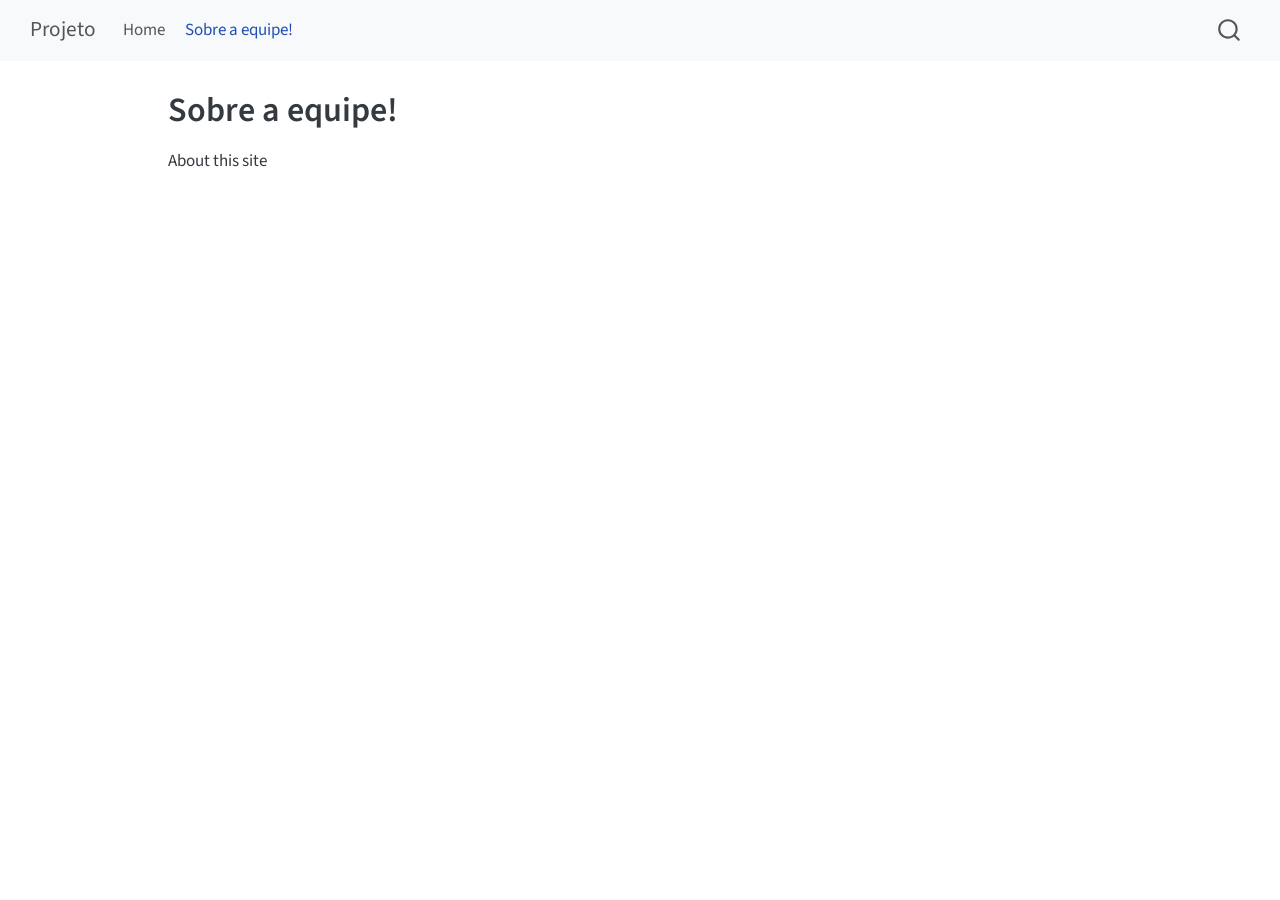
==== about.html @ f441db9b "Primeira versão do Projeto" ====
<!DOCTYPE html>
<html xmlns="http://www.w3.org/1999/xhtml" lang="en" xml:lang="en"><head>

<meta charset="utf-8">
<meta name="generator" content="quarto-1.6.42">

<meta name="viewport" content="width=device-width, initial-scale=1.0, user-scalable=yes">


<title>Sobre a equipe! – Projeto</title>
<style>
code{white-space: pre-wrap;}
span.smallcaps{font-variant: small-caps;}
div.columns{display: flex; gap: min(4vw, 1.5em);}
div.column{flex: auto; overflow-x: auto;}
div.hanging-indent{margin-left: 1.5em; text-indent: -1.5em;}
ul.task-list{list-style: none;}
ul.task-list li input[type="checkbox"] {
  width: 0.8em;
  margin: 0 0.8em 0.2em -1em; /* quarto-specific, see https://github.com/quarto-dev/quarto-cli/issues/4556 */ 
  vertical-align: middle;
}
</style>


<script src="site_libs/quarto-nav/quarto-nav.js"></script>
<script src="site_libs/quarto-nav/headroom.min.js"></script>
<script src="site_libs/clipboard/clipboard.min.js"></script>
<script src="site_libs/quarto-search/autocomplete.umd.js"></script>
<script src="site_libs/quarto-search/fuse.min.js"></script>
<script src="site_libs/quarto-search/quarto-search.js"></script>
<meta name="quarto:offset" content="./">
<script src="site_libs/quarto-html/quarto.js"></script>
<script src="site_libs/quarto-html/popper.min.js"></script>
<script src="site_libs/quarto-html/tippy.umd.min.js"></script>
<script src="site_libs/quarto-html/anchor.min.js"></script>
<link href="site_libs/quarto-html/tippy.css" rel="stylesheet">
<link href="site_libs/quarto-html/quarto-syntax-highlighting-2f5df379a58b258e96c21c0638c20c03.css" rel="stylesheet" id="quarto-text-highlighting-styles">
<script src="site_libs/bootstrap/bootstrap.min.js"></script>
<link href="site_libs/bootstrap/bootstrap-icons.css" rel="stylesheet">
<link href="site_libs/bootstrap/bootstrap-ddd961a2510921635943dfbbd19534c4.min.css" rel="stylesheet" append-hash="true" id="quarto-bootstrap" data-mode="light">
<script id="quarto-search-options" type="application/json">{
  "location": "navbar",
  "copy-button": false,
  "collapse-after": 3,
  "panel-placement": "end",
  "type": "overlay",
  "limit": 50,
  "keyboard-shortcut": [
    "f",
    "/",
    "s"
  ],
  "show-item-context": false,
  "language": {
    "search-no-results-text": "No results",
    "search-matching-documents-text": "matching documents",
    "search-copy-link-title": "Copy link to search",
    "search-hide-matches-text": "Hide additional matches",
    "search-more-match-text": "more match in this document",
    "search-more-matches-text": "more matches in this document",
    "search-clear-button-title": "Clear",
    "search-text-placeholder": "",
    "search-detached-cancel-button-title": "Cancel",
    "search-submit-button-title": "Submit",
    "search-label": "Search"
  }
}</script>


<link rel="stylesheet" href="styles.css">
</head>

<body class="nav-fixed">

<div id="quarto-search-results"></div>
  <header id="quarto-header" class="headroom fixed-top">
    <nav class="navbar navbar-expand-lg " data-bs-theme="dark">
      <div class="navbar-container container-fluid">
      <div class="navbar-brand-container mx-auto">
    <a class="navbar-brand" href="./index.html">
    <span class="navbar-title">Projeto</span>
    </a>
  </div>
            <div id="quarto-search" class="" title="Search"></div>
          <button class="navbar-toggler" type="button" data-bs-toggle="collapse" data-bs-target="#navbarCollapse" aria-controls="navbarCollapse" role="menu" aria-expanded="false" aria-label="Toggle navigation" onclick="if (window.quartoToggleHeadroom) { window.quartoToggleHeadroom(); }">
  <span class="navbar-toggler-icon"></span>
</button>
          <div class="collapse navbar-collapse" id="navbarCollapse">
            <ul class="navbar-nav navbar-nav-scroll me-auto">
  <li class="nav-item">
    <a class="nav-link" href="./index.html"> 
<span class="menu-text">Home</span></a>
  </li>  
  <li class="nav-item">
    <a class="nav-link active" href="./about.html" aria-current="page"> 
<span class="menu-text">Sobre a equipe!</span></a>
  </li>  
</ul>
          </div> <!-- /navcollapse -->
            <div class="quarto-navbar-tools">
</div>
      </div> <!-- /container-fluid -->
    </nav>
</header>
<!-- content -->
<div id="quarto-content" class="quarto-container page-columns page-rows-contents page-layout-article page-navbar">
<!-- sidebar -->
<!-- margin-sidebar -->
    <div id="quarto-margin-sidebar" class="sidebar margin-sidebar zindex-bottom">
        
    </div>
<!-- main -->
<main class="content" id="quarto-document-content">

<header id="title-block-header" class="quarto-title-block default">
<div class="quarto-title">
<h1 class="title">Sobre a equipe!</h1>
</div>



<div class="quarto-title-meta">

    
  
    
  </div>
  


</header>


<p>About this site</p>



</main> <!-- /main -->
<script id="quarto-html-after-body" type="application/javascript">
window.document.addEventListener("DOMContentLoaded", function (event) {
  const toggleBodyColorMode = (bsSheetEl) => {
    const mode = bsSheetEl.getAttribute("data-mode");
    const bodyEl = window.document.querySelector("body");
    if (mode === "dark") {
      bodyEl.classList.add("quarto-dark");
      bodyEl.classList.remove("quarto-light");
    } else {
      bodyEl.classList.add("quarto-light");
      bodyEl.classList.remove("quarto-dark");
    }
  }
  const toggleBodyColorPrimary = () => {
    const bsSheetEl = window.document.querySelector("link#quarto-bootstrap");
    if (bsSheetEl) {
      toggleBodyColorMode(bsSheetEl);
    }
  }
  toggleBodyColorPrimary();  
  const icon = "";
  const anchorJS = new window.AnchorJS();
  anchorJS.options = {
    placement: 'right',
    icon: icon
  };
  anchorJS.add('.anchored');
  const isCodeAnnotation = (el) => {
    for (const clz of el.classList) {
      if (clz.startsWith('code-annotation-')) {                     
        return true;
      }
    }
    return false;
  }
  const onCopySuccess = function(e) {
    // button target
    const button = e.trigger;
    // don't keep focus
    button.blur();
    // flash "checked"
    button.classList.add('code-copy-button-checked');
    var currentTitle = button.getAttribute("title");
    button.setAttribute("title", "Copied!");
    let tooltip;
    if (window.bootstrap) {
      button.setAttribute("data-bs-toggle", "tooltip");
      button.setAttribute("data-bs-placement", "left");
      button.setAttribute("data-bs-title", "Copied!");
      tooltip = new bootstrap.Tooltip(button, 
        { trigger: "manual", 
          customClass: "code-copy-button-tooltip",
          offset: [0, -8]});
      tooltip.show();    
    }
    setTimeout(function() {
      if (tooltip) {
        tooltip.hide();
        button.removeAttribute("data-bs-title");
        button.removeAttribute("data-bs-toggle");
        button.removeAttribute("data-bs-placement");
      }
      button.setAttribute("title", currentTitle);
      button.classList.remove('code-copy-button-checked');
    }, 1000);
    // clear code selection
    e.clearSelection();
  }
  const getTextToCopy = function(trigger) {
      const codeEl = trigger.previousElementSibling.cloneNode(true);
      for (const childEl of codeEl.children) {
        if (isCodeAnnotation(childEl)) {
          childEl.remove();
        }
      }
      return codeEl.innerText;
  }
  const clipboard = new window.ClipboardJS('.code-copy-button:not([data-in-quarto-modal])', {
    text: getTextToCopy
  });
  clipboard.on('success', onCopySuccess);
  if (window.document.getElementById('quarto-embedded-source-code-modal')) {
    const clipboardModal = new window.ClipboardJS('.code-copy-button[data-in-quarto-modal]', {
      text: getTextToCopy,
      container: window.document.getElementById('quarto-embedded-source-code-modal')
    });
    clipboardModal.on('success', onCopySuccess);
  }
    var localhostRegex = new RegExp(/^(?:http|https):\/\/localhost\:?[0-9]*\//);
    var mailtoRegex = new RegExp(/^mailto:/);
      var filterRegex = new RegExp('/' + window.location.host + '/');
    var isInternal = (href) => {
        return filterRegex.test(href) || localhostRegex.test(href) || mailtoRegex.test(href);
    }
    // Inspect non-navigation links and adorn them if external
 	var links = window.document.querySelectorAll('a[href]:not(.nav-link):not(.navbar-brand):not(.toc-action):not(.sidebar-link):not(.sidebar-item-toggle):not(.pagination-link):not(.no-external):not([aria-hidden]):not(.dropdown-item):not(.quarto-navigation-tool):not(.about-link)');
    for (var i=0; i<links.length; i++) {
      const link = links[i];
      if (!isInternal(link.href)) {
        // undo the damage that might have been done by quarto-nav.js in the case of
        // links that we want to consider external
        if (link.dataset.originalHref !== undefined) {
          link.href = link.dataset.originalHref;
        }
      }
    }
  function tippyHover(el, contentFn, onTriggerFn, onUntriggerFn) {
    const config = {
      allowHTML: true,
      maxWidth: 500,
      delay: 100,
      arrow: false,
      appendTo: function(el) {
          return el.parentElement;
      },
      interactive: true,
      interactiveBorder: 10,
      theme: 'quarto',
      placement: 'bottom-start',
    };
    if (contentFn) {
      config.content = contentFn;
    }
    if (onTriggerFn) {
      config.onTrigger = onTriggerFn;
    }
    if (onUntriggerFn) {
      config.onUntrigger = onUntriggerFn;
    }
    window.tippy(el, config); 
  }
  const noterefs = window.document.querySelectorAll('a[role="doc-noteref"]');
  for (var i=0; i<noterefs.length; i++) {
    const ref = noterefs[i];
    tippyHover(ref, function() {
      // use id or data attribute instead here
      let href = ref.getAttribute('data-footnote-href') || ref.getAttribute('href');
      try { href = new URL(href).hash; } catch {}
      const id = href.replace(/^#\/?/, "");
      const note = window.document.getElementById(id);
      if (note) {
        return note.innerHTML;
      } else {
        return "";
      }
    });
  }
  const xrefs = window.document.querySelectorAll('a.quarto-xref');
  const processXRef = (id, note) => {
    // Strip column container classes
    const stripColumnClz = (el) => {
      el.classList.remove("page-full", "page-columns");
      if (el.children) {
        for (const child of el.children) {
          stripColumnClz(child);
        }
      }
    }
    stripColumnClz(note)
    if (id === null || id.startsWith('sec-')) {
      // Special case sections, only their first couple elements
      const container = document.createElement("div");
      if (note.children && note.children.length > 2) {
        container.appendChild(note.children[0].cloneNode(true));
        for (let i = 1; i < note.children.length; i++) {
          const child = note.children[i];
          if (child.tagName === "P" && child.innerText === "") {
            continue;
          } else {
            container.appendChild(child.cloneNode(true));
            break;
          }
        }
        if (window.Quarto?.typesetMath) {
          window.Quarto.typesetMath(container);
        }
        return container.innerHTML
      } else {
        if (window.Quarto?.typesetMath) {
          window.Quarto.typesetMath(note);
        }
        return note.innerHTML;
      }
    } else {
      // Remove any anchor links if they are present
      const anchorLink = note.querySelector('a.anchorjs-link');
      if (anchorLink) {
        anchorLink.remove();
      }
      if (window.Quarto?.typesetMath) {
        window.Quarto.typesetMath(note);
      }
      if (note.classList.contains("callout")) {
        return note.outerHTML;
      } else {
        return note.innerHTML;
      }
    }
  }
  for (var i=0; i<xrefs.length; i++) {
    const xref = xrefs[i];
    tippyHover(xref, undefined, function(instance) {
      instance.disable();
      let url = xref.getAttribute('href');
      let hash = undefined; 
      if (url.startsWith('#')) {
        hash = url;
      } else {
        try { hash = new URL(url).hash; } catch {}
      }
      if (hash) {
        const id = hash.replace(/^#\/?/, "");
        const note = window.document.getElementById(id);
        if (note !== null) {
          try {
            const html = processXRef(id, note.cloneNode(true));
            instance.setContent(html);
          } finally {
            instance.enable();
            instance.show();
          }
        } else {
          // See if we can fetch this
          fetch(url.split('#')[0])
          .then(res => res.text())
          .then(html => {
            const parser = new DOMParser();
            const htmlDoc = parser.parseFromString(html, "text/html");
            const note = htmlDoc.getElementById(id);
            if (note !== null) {
              const html = processXRef(id, note);
              instance.setContent(html);
            } 
          }).finally(() => {
            instance.enable();
            instance.show();
          });
        }
      } else {
        // See if we can fetch a full url (with no hash to target)
        // This is a special case and we should probably do some content thinning / targeting
        fetch(url)
        .then(res => res.text())
        .then(html => {
          const parser = new DOMParser();
          const htmlDoc = parser.parseFromString(html, "text/html");
          const note = htmlDoc.querySelector('main.content');
          if (note !== null) {
            // This should only happen for chapter cross references
            // (since there is no id in the URL)
            // remove the first header
            if (note.children.length > 0 && note.children[0].tagName === "HEADER") {
              note.children[0].remove();
            }
            const html = processXRef(null, note);
            instance.setContent(html);
          } 
        }).finally(() => {
          instance.enable();
          instance.show();
        });
      }
    }, function(instance) {
    });
  }
      let selectedAnnoteEl;
      const selectorForAnnotation = ( cell, annotation) => {
        let cellAttr = 'data-code-cell="' + cell + '"';
        let lineAttr = 'data-code-annotation="' +  annotation + '"';
        const selector = 'span[' + cellAttr + '][' + lineAttr + ']';
        return selector;
      }
      const selectCodeLines = (annoteEl) => {
        const doc = window.document;
        const targetCell = annoteEl.getAttribute("data-target-cell");
        const targetAnnotation = annoteEl.getAttribute("data-target-annotation");
        const annoteSpan = window.document.querySelector(selectorForAnnotation(targetCell, targetAnnotation));
        const lines = annoteSpan.getAttribute("data-code-lines").split(",");
        const lineIds = lines.map((line) => {
          return targetCell + "-" + line;
        })
        let top = null;
        let height = null;
        let parent = null;
        if (lineIds.length > 0) {
            //compute the position of the single el (top and bottom and make a div)
            const el = window.document.getElementById(lineIds[0]);
            top = el.offsetTop;
            height = el.offsetHeight;
            parent = el.parentElement.parentElement;
          if (lineIds.length > 1) {
            const lastEl = window.document.getElementById(lineIds[lineIds.length - 1]);
            const bottom = lastEl.offsetTop + lastEl.offsetHeight;
            height = bottom - top;
          }
          if (top !== null && height !== null && parent !== null) {
            // cook up a div (if necessary) and position it 
            let div = window.document.getElementById("code-annotation-line-highlight");
            if (div === null) {
              div = window.document.createElement("div");
              div.setAttribute("id", "code-annotation-line-highlight");
              div.style.position = 'absolute';
              parent.appendChild(div);
            }
            div.style.top = top - 2 + "px";
            div.style.height = height + 4 + "px";
            div.style.left = 0;
            let gutterDiv = window.document.getElementById("code-annotation-line-highlight-gutter");
            if (gutterDiv === null) {
              gutterDiv = window.document.createElement("div");
              gutterDiv.setAttribute("id", "code-annotation-line-highlight-gutter");
              gutterDiv.style.position = 'absolute';
              const codeCell = window.document.getElementById(targetCell);
              const gutter = codeCell.querySelector('.code-annotation-gutter');
              gutter.appendChild(gutterDiv);
            }
            gutterDiv.style.top = top - 2 + "px";
            gutterDiv.style.height = height + 4 + "px";
          }
          selectedAnnoteEl = annoteEl;
        }
      };
      const unselectCodeLines = () => {
        const elementsIds = ["code-annotation-line-highlight", "code-annotation-line-highlight-gutter"];
        elementsIds.forEach((elId) => {
          const div = window.document.getElementById(elId);
          if (div) {
            div.remove();
          }
        });
        selectedAnnoteEl = undefined;
      };
        // Handle positioning of the toggle
    window.addEventListener(
      "resize",
      throttle(() => {
        elRect = undefined;
        if (selectedAnnoteEl) {
          selectCodeLines(selectedAnnoteEl);
        }
      }, 10)
    );
    function throttle(fn, ms) {
    let throttle = false;
    let timer;
      return (...args) => {
        if(!throttle) { // first call gets through
            fn.apply(this, args);
            throttle = true;
        } else { // all the others get throttled
            if(timer) clearTimeout(timer); // cancel #2
            timer = setTimeout(() => {
              fn.apply(this, args);
              timer = throttle = false;
            }, ms);
        }
      };
    }
      // Attach click handler to the DT
      const annoteDls = window.document.querySelectorAll('dt[data-target-cell]');
      for (const annoteDlNode of annoteDls) {
        annoteDlNode.addEventListener('click', (event) => {
          const clickedEl = event.target;
          if (clickedEl !== selectedAnnoteEl) {
            unselectCodeLines();
            const activeEl = window.document.querySelector('dt[data-target-cell].code-annotation-active');
            if (activeEl) {
              activeEl.classList.remove('code-annotation-active');
            }
            selectCodeLines(clickedEl);
            clickedEl.classList.add('code-annotation-active');
          } else {
            // Unselect the line
            unselectCodeLines();
            clickedEl.classList.remove('code-annotation-active');
          }
        });
      }
  const findCites = (el) => {
    const parentEl = el.parentElement;
    if (parentEl) {
      const cites = parentEl.dataset.cites;
      if (cites) {
        return {
          el,
          cites: cites.split(' ')
        };
      } else {
        return findCites(el.parentElement)
      }
    } else {
      return undefined;
    }
  };
  var bibliorefs = window.document.querySelectorAll('a[role="doc-biblioref"]');
  for (var i=0; i<bibliorefs.length; i++) {
    const ref = bibliorefs[i];
    const citeInfo = findCites(ref);
    if (citeInfo) {
      tippyHover(citeInfo.el, function() {
        var popup = window.document.createElement('div');
        citeInfo.cites.forEach(function(cite) {
          var citeDiv = window.document.createElement('div');
          citeDiv.classList.add('hanging-indent');
          citeDiv.classList.add('csl-entry');
          var biblioDiv = window.document.getElementById('ref-' + cite);
          if (biblioDiv) {
            citeDiv.innerHTML = biblioDiv.innerHTML;
          }
          popup.appendChild(citeDiv);
        });
        return popup.innerHTML;
      });
    }
  }
});
</script>
</div> <!-- /content -->




</body></html>
---- site_libs/quarto-html/tippy.css ----
.tippy-box[data-animation=fade][data-state=hidden]{opacity:0}[data-tippy-root]{max-width:calc(100vw - 10px)}.tippy-box{position:relative;background-color:#333;color:#fff;border-radius:4px;font-size:14px;line-height:1.4;white-space:normal;outline:0;transition-property:transform,visibility,opacity}.tippy-box[data-placement^=top]>.tippy-arrow{bottom:0}.tippy-box[data-placement^=top]>.tippy-arrow:before{bottom:-7px;left:0;border-width:8px 8px 0;border-top-color:initial;transform-origin:center top}.tippy-box[data-placement^=bottom]>.tippy-arrow{top:0}.tippy-box[data-placement^=bottom]>.tippy-arrow:before{top:-7px;left:0;border-width:0 8px 8px;border-bottom-color:initial;transform-origin:center bottom}.tippy-box[data-placement^=left]>.tippy-arrow{right:0}.tippy-box[data-placement^=left]>.tippy-arrow:before{border-width:8px 0 8px 8px;border-left-color:initial;right:-7px;transform-origin:center left}.tippy-box[data-placement^=right]>.tippy-arrow{left:0}.tippy-box[data-placement^=right]>.tippy-arrow:before{left:-7px;border-width:8px 8px 8px 0;border-right-color:initial;transform-origin:center right}.tippy-box[data-inertia][data-state=visible]{transition-timing-function:cubic-bezier(.54,1.5,.38,1.11)}.tippy-arrow{width:16px;height:16px;color:#333}.tippy-arrow:before{content:"";position:absolute;border-color:transparent;border-style:solid}.tippy-content{position:relative;padding:5px 9px;z-index:1}
---- site_libs/quarto-html/quarto-syntax-highlighting-2f5df379a58b258e96c21c0638c20c03.css ----
/* quarto syntax highlight colors */
:root {
  --quarto-hl-ot-color: #003B4F;
  --quarto-hl-at-color: #657422;
  --quarto-hl-ss-color: #20794D;
  --quarto-hl-an-color: #5E5E5E;
  --quarto-hl-fu-color: #4758AB;
  --quarto-hl-st-color: #20794D;
  --quarto-hl-cf-color: #003B4F;
  --quarto-hl-op-color: #5E5E5E;
  --quarto-hl-er-color: #AD0000;
  --quarto-hl-bn-color: #AD0000;
  --quarto-hl-al-color: #AD0000;
  --quarto-hl-va-color: #111111;
  --quarto-hl-bu-color: inherit;
  --quarto-hl-ex-color: inherit;
  --quarto-hl-pp-color: #AD0000;
  --quarto-hl-in-color: #5E5E5E;
  --quarto-hl-vs-color: #20794D;
  --quarto-hl-wa-color: #5E5E5E;
  --quarto-hl-do-color: #5E5E5E;
  --quarto-hl-im-color: #00769E;
  --quarto-hl-ch-color: #20794D;
  --quarto-hl-dt-color: #AD0000;
  --quarto-hl-fl-color: #AD0000;
  --quarto-hl-co-color: #5E5E5E;
  --quarto-hl-cv-color: #5E5E5E;
  --quarto-hl-cn-color: #8f5902;
  --quarto-hl-sc-color: #5E5E5E;
  --quarto-hl-dv-color: #AD0000;
  --quarto-hl-kw-color: #003B4F;
}

/* other quarto variables */
:root {
  --quarto-font-monospace: SFMono-Regular, Menlo, Monaco, Consolas, "Liberation Mono", "Courier New", monospace;
}

pre > code.sourceCode > span {
  color: #003B4F;
}

code span {
  color: #003B4F;
}

code.sourceCode > span {
  color: #003B4F;
}

div.sourceCode,
div.sourceCode pre.sourceCode {
  color: #003B4F;
}

code span.ot {
  color: #003B4F;
  font-style: inherit;
}

code span.at {
  color: #657422;
  font-style: inherit;
}

code span.ss {
  color: #20794D;
  font-style: inherit;
}

code span.an {
  color: #5E5E5E;
  font-style: inherit;
}

code span.fu {
  color: #4758AB;
  font-style: inherit;
}

code span.st {
  color: #20794D;
  font-style: inherit;
}

code span.cf {
  color: #003B4F;
  font-weight: bold;
  font-style: inherit;
}

code span.op {
  color: #5E5E5E;
  font-style: inherit;
}

code span.er {
  color: #AD0000;
  font-style: inherit;
}

code span.bn {
  color: #AD0000;
  font-style: inherit;
}

code span.al {
  color: #AD0000;
  font-style: inherit;
}

code span.va {
  color: #111111;
  font-style: inherit;
}

code span.bu {
  font-style: inherit;
}

code span.ex {
  font-style: inherit;
}

code span.pp {
  color: #AD0000;
  font-style: inherit;
}

code span.in {
  color: #5E5E5E;
  font-style: inherit;
}

code span.vs {
  color: #20794D;
  font-style: inherit;
}

code span.wa {
  color: #5E5E5E;
  font-style: italic;
}

code span.do {
  color: #5E5E5E;
  font-style: italic;
}

code span.im {
  color: #00769E;
  font-style: inherit;
}

code span.ch {
  color: #20794D;
  font-style: inherit;
}

code span.dt {
  color: #AD0000;
  font-style: inherit;
}

code span.fl {
  color: #AD0000;
  font-style: inherit;
}

code span.co {
  color: #5E5E5E;
  font-style: inherit;
}

code span.cv {
  color: #5E5E5E;
  font-style: italic;
}

code span.cn {
  color: #8f5902;
  font-style: inherit;
}

code span.sc {
  color: #5E5E5E;
  font-style: inherit;
}

code span.dv {
  color: #AD0000;
  font-style: inherit;
}

code span.kw {
  color: #003B4F;
  font-weight: bold;
  font-style: inherit;
}

.prevent-inlining {
  content: "</";
}

/*# sourceMappingURL=35eb38a806ee71ea6d2563be2308c832.css.map */
---- styles.css ----
/* css styles */
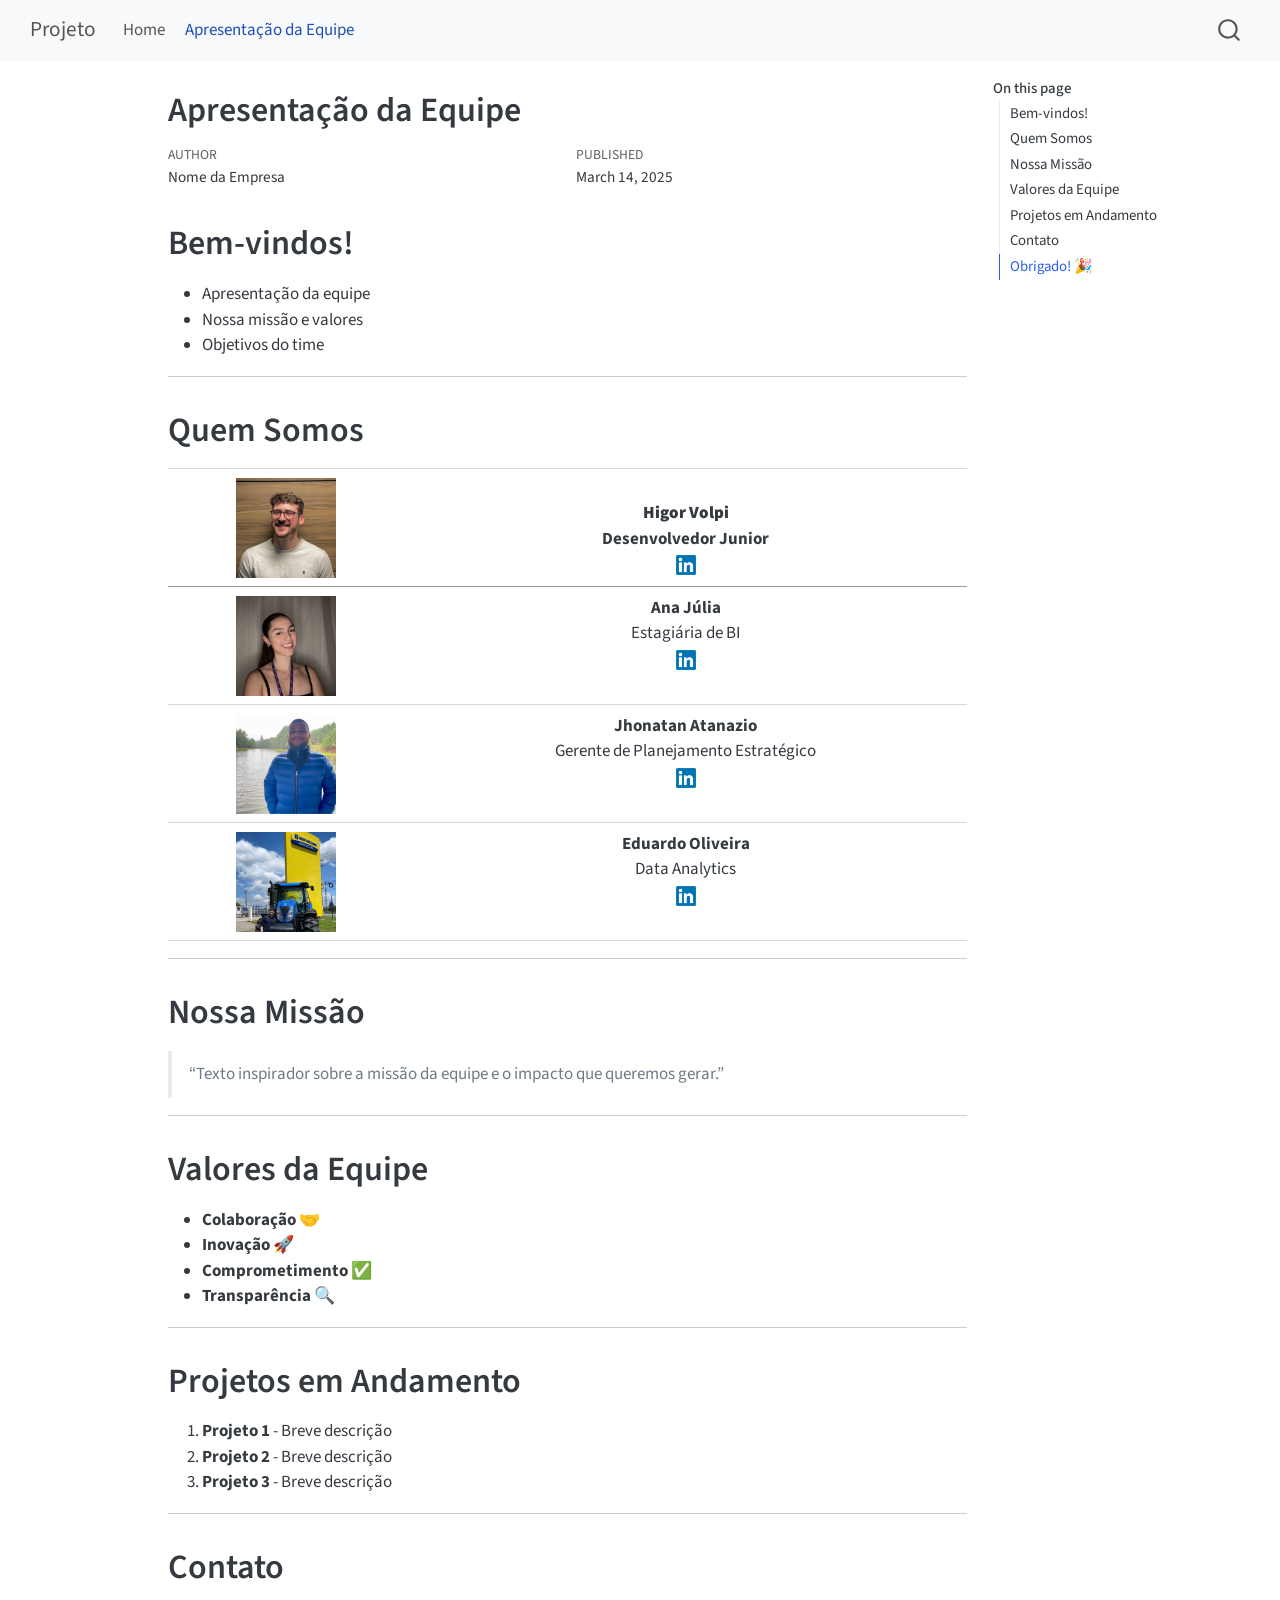
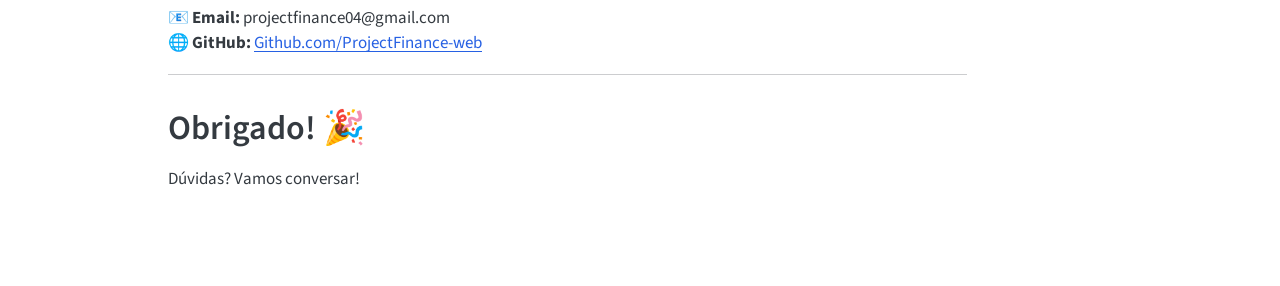
==== commit b41f72e8: "Primeira versão do site da Equipe!" ====
--- a/about.html
+++ b/about.html
@@ -6,8 +6,10 @@
 
 <meta name="viewport" content="width=device-width, initial-scale=1.0, user-scalable=yes">
 
-
-<title>Sobre a equipe! – Projeto</title>
+<meta name="author" content="Nome da Empresa">
+<meta name="dcterms.date" content="2025-03-14">
+
+<title>Apresentação da Equipe – Projeto</title>
 <style>
 code{white-space: pre-wrap;}
 span.smallcaps{font-variant: small-caps;}
@@ -94,7 +96,7 @@
   </li>  
   <li class="nav-item">
     <a class="nav-link active" href="./about.html" aria-current="page"> 
-<span class="menu-text">Sobre a equipe!</span></a>
+<span class="menu-text">Apresentação da Equipe</span></a>
   </li>  
 </ul>
           </div> <!-- /navcollapse -->
@@ -107,22 +109,46 @@
 <div id="quarto-content" class="quarto-container page-columns page-rows-contents page-layout-article page-navbar">
 <!-- sidebar -->
 <!-- margin-sidebar -->
-    <div id="quarto-margin-sidebar" class="sidebar margin-sidebar zindex-bottom">
-        
+    <div id="quarto-margin-sidebar" class="sidebar margin-sidebar">
+        <nav id="TOC" role="doc-toc" class="toc-active">
+    <h2 id="toc-title">On this page</h2>
+   
+  <ul>
+  <li><a href="#bem-vindos" id="toc-bem-vindos" class="nav-link active" data-scroll-target="#bem-vindos">Bem-vindos!</a></li>
+  <li><a href="#quem-somos" id="toc-quem-somos" class="nav-link" data-scroll-target="#quem-somos">Quem Somos</a></li>
+  <li><a href="#nossa-missão" id="toc-nossa-missão" class="nav-link" data-scroll-target="#nossa-missão">Nossa Missão</a></li>
+  <li><a href="#valores-da-equipe" id="toc-valores-da-equipe" class="nav-link" data-scroll-target="#valores-da-equipe">Valores da Equipe</a></li>
+  <li><a href="#projetos-em-andamento" id="toc-projetos-em-andamento" class="nav-link" data-scroll-target="#projetos-em-andamento">Projetos em Andamento</a></li>
+  <li><a href="#contato" id="toc-contato" class="nav-link" data-scroll-target="#contato">Contato</a></li>
+  <li><a href="#obrigado" id="toc-obrigado" class="nav-link" data-scroll-target="#obrigado">Obrigado! 🎉</a></li>
+  </ul>
+</nav>
     </div>
 <!-- main -->
 <main class="content" id="quarto-document-content">
 
 <header id="title-block-header" class="quarto-title-block default">
 <div class="quarto-title">
-<h1 class="title">Sobre a equipe!</h1>
+<h1 class="title">Apresentação da Equipe</h1>
 </div>
 
 
 
 <div class="quarto-title-meta">
 
+    <div>
+    <div class="quarto-title-meta-heading">Author</div>
+    <div class="quarto-title-meta-contents">
+             <p>Nome da Empresa </p>
+          </div>
+  </div>
     
+    <div>
+    <div class="quarto-title-meta-heading">Published</div>
+    <div class="quarto-title-meta-contents">
+      <p class="date">March 14, 2025</p>
+    </div>
+  </div>
   
     
   </div>
@@ -132,9 +158,84 @@
 </header>
 
 
-<p>About this site</p>
-
-
+<section id="bem-vindos" class="level1">
+<h1>Bem-vindos!</h1>
+<ul>
+<li>Apresentação da equipe</li>
+<li>Nossa missão e valores</li>
+<li>Objetivos do time</li>
+</ul>
+<hr>
+</section>
+<section id="quem-somos" class="level1">
+<h1>Quem Somos</h1>
+<table class="caption-top table">
+<thead>
+<tr class="header">
+<th style="text-align: center;"><img src="images/higor.jpg" class="img-fluid" width="100"></th>
+<th style="text-align: center;"><strong>Higor Volpi</strong><br>Desenvolvedor Junior<br><a href="https://www.linkedin.com/in/higor-palote-volpi/"><img src="images/logo.png" class="img-fluid" width="20" alt="LinkedIn"></a></th>
+</tr>
+</thead>
+<tbody>
+<tr class="odd">
+<td style="text-align: center;"><img src="images/ana.jpg" class="img-fluid" width="100"></td>
+<td style="text-align: center;"><strong>Ana Júlia</strong><br>Estagiária de BI<br><a href="https://www.linkedin.com/in/anakucharski/"><img src="images/logo.png" class="img-fluid" width="20" alt="LinkedIn"></a></td>
+</tr>
+<tr class="even">
+<td style="text-align: center;"><img src="images/jhonatan.jpg" class="img-fluid" width="100"></td>
+<td style="text-align: center;"><strong>Jhonatan Atanazio</strong><br>Gerente de Planejamento Estratégico<br><a href="https://www.linkedin.com/in/atanaziojhonatan/"><img src="images/logo.png" class="img-fluid" width="20" alt="LinkedIn"></a></td>
+</tr>
+<tr class="odd">
+<td style="text-align: center;"><img src="images/eduardo.jpg" class="img-fluid" width="100"></td>
+<td style="text-align: center;"><strong>Eduardo Oliveira</strong><br>Data Analytics<br><a href="https://www.linkedin.com/in/eduardo-oliveira-pereira/"><img src="images/logo.png" class="img-fluid" width="20" alt="LinkedIn"></a></td>
+</tr>
+</tbody>
+</table>
+<hr>
+</section>
+<section id="nossa-missão" class="level1">
+<h1>Nossa Missão</h1>
+<blockquote class="blockquote">
+<p>“Texto inspirador sobre a missão da equipe e o impacto que queremos gerar.”</p>
+</blockquote>
+<hr>
+</section>
+<section id="valores-da-equipe" class="level1">
+<h1>Valores da Equipe</h1>
+<ul>
+<li><strong>Colaboração</strong> 🤝<br>
+</li>
+<li><strong>Inovação</strong> 🚀<br>
+</li>
+<li><strong>Comprometimento</strong> ✅<br>
+</li>
+<li><strong>Transparência</strong> 🔍</li>
+</ul>
+<hr>
+</section>
+<section id="projetos-em-andamento" class="level1">
+<h1>Projetos em Andamento</h1>
+<ol type="1">
+<li><strong>Projeto 1</strong> - Breve descrição<br>
+</li>
+<li><strong>Projeto 2</strong> - Breve descrição<br>
+</li>
+<li><strong>Projeto 3</strong> - Breve descrição</li>
+</ol>
+<hr>
+</section>
+<section id="contato" class="level1">
+<h1>Contato</h1>
+<p>📧 <strong>Email:</strong> projectfinance04@gmail.com<br>
+🌐 <strong>GitHub:</strong> <a href="https://github.com/ProjectFinance-web">Github.com/ProjectFinance-web</a></p>
+<hr>
+</section>
+<section id="obrigado" class="level1">
+<h1>Obrigado! 🎉</h1>
+<p>Dúvidas? Vamos conversar!</p>
+
+
+</section>
 
 </main> <!-- /main -->
 <script id="quarto-html-after-body" type="application/javascript">
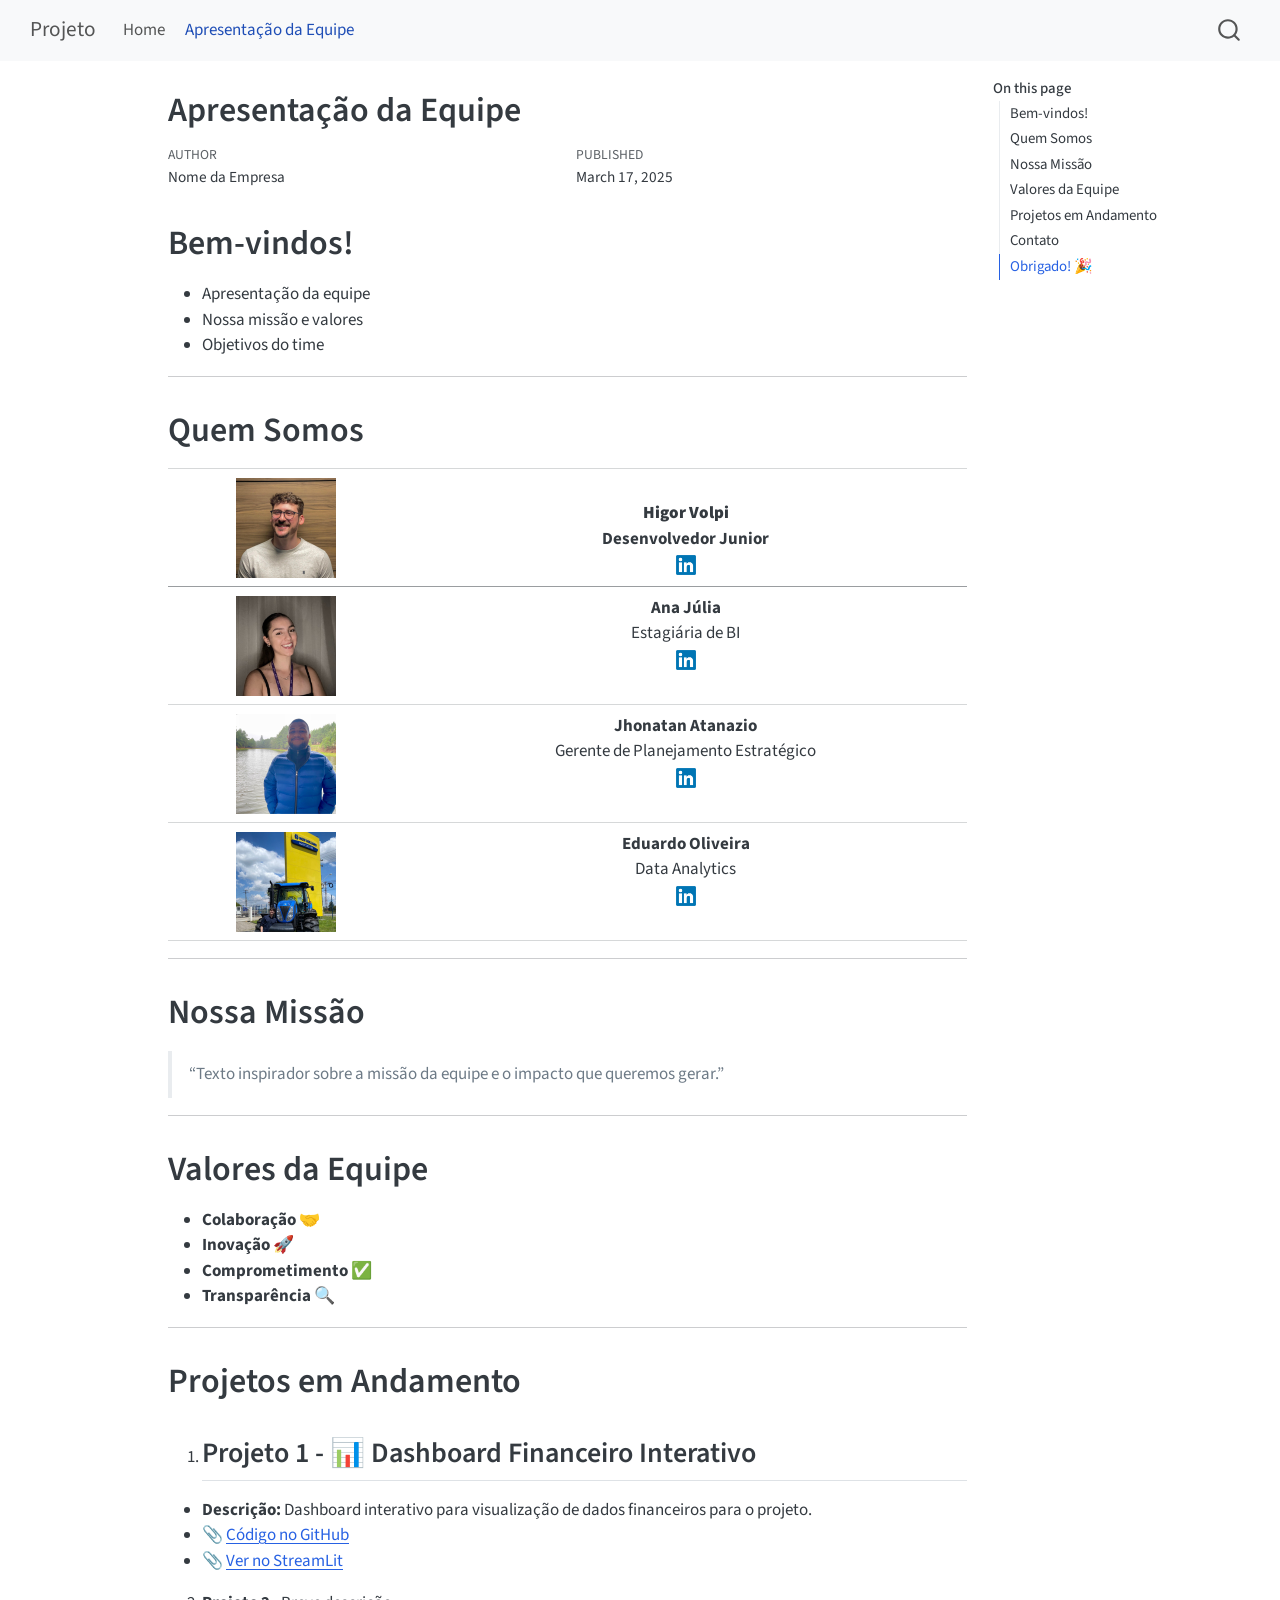
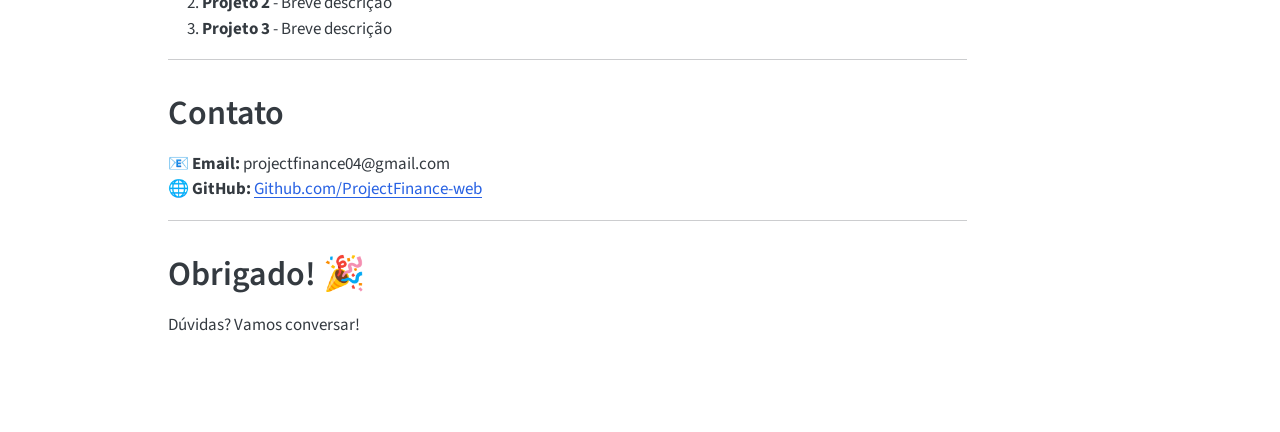
==== commit a3e4a945: "[UPDATE] Criação dashboard interativo - Projeto 1" ====
--- a/about.html
+++ b/about.html
@@ -2,12 +2,12 @@
 <html xmlns="http://www.w3.org/1999/xhtml" lang="en" xml:lang="en"><head>
 
 <meta charset="utf-8">
-<meta name="generator" content="quarto-1.6.42">
+<meta name="generator" content="quarto-1.6.40">
 
 <meta name="viewport" content="width=device-width, initial-scale=1.0, user-scalable=yes">
 
 <meta name="author" content="Nome da Empresa">
-<meta name="dcterms.date" content="2025-03-14">
+<meta name="dcterms.date" content="2025-03-17">
 
 <title>Apresentação da Equipe – Projeto</title>
 <style>
@@ -37,7 +37,7 @@
 <script src="site_libs/quarto-html/tippy.umd.min.js"></script>
 <script src="site_libs/quarto-html/anchor.min.js"></script>
 <link href="site_libs/quarto-html/tippy.css" rel="stylesheet">
-<link href="site_libs/quarto-html/quarto-syntax-highlighting-2f5df379a58b258e96c21c0638c20c03.css" rel="stylesheet" id="quarto-text-highlighting-styles">
+<link href="site_libs/quarto-html/quarto-syntax-highlighting-549806ee2085284f45b00abea8c6df48.css" rel="stylesheet" id="quarto-text-highlighting-styles">
 <script src="site_libs/bootstrap/bootstrap.min.js"></script>
 <link href="site_libs/bootstrap/bootstrap-icons.css" rel="stylesheet">
 <link href="site_libs/bootstrap/bootstrap-ddd961a2510921635943dfbbd19534c4.min.css" rel="stylesheet" append-hash="true" id="quarto-bootstrap" data-mode="light">
@@ -146,7 +146,7 @@
     <div>
     <div class="quarto-title-meta-heading">Published</div>
     <div class="quarto-title-meta-contents">
-      <p class="date">March 14, 2025</p>
+      <p class="date">March 17, 2025</p>
     </div>
   </div>
   
@@ -216,8 +216,14 @@
 <section id="projetos-em-andamento" class="level1">
 <h1>Projetos em Andamento</h1>
 <ol type="1">
-<li><strong>Projeto 1</strong> - Breve descrição<br>
-</li>
+<li><h2 id="projeto-1---dashboard-financeiro-interativo" class="anchored" data-anchor-id="projetos-em-andamento">Projeto 1 - 📊 Dashboard Financeiro Interativo</h2></li>
+</ol>
+<ul>
+<li><strong>Descrição:</strong> Dashboard interativo para visualização de dados financeiros para o projeto.</li>
+<li>📎 <a href="https://github.com/ProjectFinance-web/project-web/tree/main/projects/Dashboard">Código no GitHub</a></li>
+<li>📎 <a href="https://bigdataproj.streamlit.app/">Ver no StreamLit</a></li>
+</ul>
+<ol start="2" type="1">
 <li><strong>Projeto 2</strong> - Breve descrição<br>
 </li>
 <li><strong>Projeto 3</strong> - Breve descrição</li>
--- a/site_libs/quarto-html/quarto-syntax-highlighting-549806ee2085284f45b00abea8c6df48.css
+++ b/site_libs/quarto-html/quarto-syntax-highlighting-549806ee2085284f45b00abea8c6df48.css
@@ -0,0 +1,205 @@
+/* quarto syntax highlight colors */
+:root {
+  --quarto-hl-ot-color: #003B4F;
+  --quarto-hl-at-color: #657422;
+  --quarto-hl-ss-color: #20794D;
+  --quarto-hl-an-color: #5E5E5E;
+  --quarto-hl-fu-color: #4758AB;
+  --quarto-hl-st-color: #20794D;
+  --quarto-hl-cf-color: #003B4F;
+  --quarto-hl-op-color: #5E5E5E;
+  --quarto-hl-er-color: #AD0000;
+  --quarto-hl-bn-color: #AD0000;
+  --quarto-hl-al-color: #AD0000;
+  --quarto-hl-va-color: #111111;
+  --quarto-hl-bu-color: inherit;
+  --quarto-hl-ex-color: inherit;
+  --quarto-hl-pp-color: #AD0000;
+  --quarto-hl-in-color: #5E5E5E;
+  --quarto-hl-vs-color: #20794D;
+  --quarto-hl-wa-color: #5E5E5E;
+  --quarto-hl-do-color: #5E5E5E;
+  --quarto-hl-im-color: #00769E;
+  --quarto-hl-ch-color: #20794D;
+  --quarto-hl-dt-color: #AD0000;
+  --quarto-hl-fl-color: #AD0000;
+  --quarto-hl-co-color: #5E5E5E;
+  --quarto-hl-cv-color: #5E5E5E;
+  --quarto-hl-cn-color: #8f5902;
+  --quarto-hl-sc-color: #5E5E5E;
+  --quarto-hl-dv-color: #AD0000;
+  --quarto-hl-kw-color: #003B4F;
+}
+
+/* other quarto variables */
+:root {
+  --quarto-font-monospace: SFMono-Regular, Menlo, Monaco, Consolas, "Liberation Mono", "Courier New", monospace;
+}
+
+pre > code.sourceCode > span {
+  color: #003B4F;
+}
+
+code span {
+  color: #003B4F;
+}
+
+code.sourceCode > span {
+  color: #003B4F;
+}
+
+div.sourceCode,
+div.sourceCode pre.sourceCode {
+  color: #003B4F;
+}
+
+code span.ot {
+  color: #003B4F;
+  font-style: inherit;
+}
+
+code span.at {
+  color: #657422;
+  font-style: inherit;
+}
+
+code span.ss {
+  color: #20794D;
+  font-style: inherit;
+}
+
+code span.an {
+  color: #5E5E5E;
+  font-style: inherit;
+}
+
+code span.fu {
+  color: #4758AB;
+  font-style: inherit;
+}
+
+code span.st {
+  color: #20794D;
+  font-style: inherit;
+}
+
+code span.cf {
+  color: #003B4F;
+  font-weight: bold;
+  font-style: inherit;
+}
+
+code span.op {
+  color: #5E5E5E;
+  font-style: inherit;
+}
+
+code span.er {
+  color: #AD0000;
+  font-style: inherit;
+}
+
+code span.bn {
+  color: #AD0000;
+  font-style: inherit;
+}
+
+code span.al {
+  color: #AD0000;
+  font-style: inherit;
+}
+
+code span.va {
+  color: #111111;
+  font-style: inherit;
+}
+
+code span.bu {
+  font-style: inherit;
+}
+
+code span.ex {
+  font-style: inherit;
+}
+
+code span.pp {
+  color: #AD0000;
+  font-style: inherit;
+}
+
+code span.in {
+  color: #5E5E5E;
+  font-style: inherit;
+}
+
+code span.vs {
+  color: #20794D;
+  font-style: inherit;
+}
+
+code span.wa {
+  color: #5E5E5E;
+  font-style: italic;
+}
+
+code span.do {
+  color: #5E5E5E;
+  font-style: italic;
+}
+
+code span.im {
+  color: #00769E;
+  font-style: inherit;
+}
+
+code span.ch {
+  color: #20794D;
+  font-style: inherit;
+}
+
+code span.dt {
+  color: #AD0000;
+  font-style: inherit;
+}
+
+code span.fl {
+  color: #AD0000;
+  font-style: inherit;
+}
+
+code span.co {
+  color: #5E5E5E;
+  font-style: inherit;
+}
+
+code span.cv {
+  color: #5E5E5E;
+  font-style: italic;
+}
+
+code span.cn {
+  color: #8f5902;
+  font-style: inherit;
+}
+
+code span.sc {
+  color: #5E5E5E;
+  font-style: inherit;
+}
+
+code span.dv {
+  color: #AD0000;
+  font-style: inherit;
+}
+
+code span.kw {
+  color: #003B4F;
+  font-weight: bold;
+  font-style: inherit;
+}
+
+.prevent-inlining {
+  content: "</";
+}
+
+/*# sourceMappingURL=ae99138f4fbc2fb4c9f5e5cd69c22459.css.map */
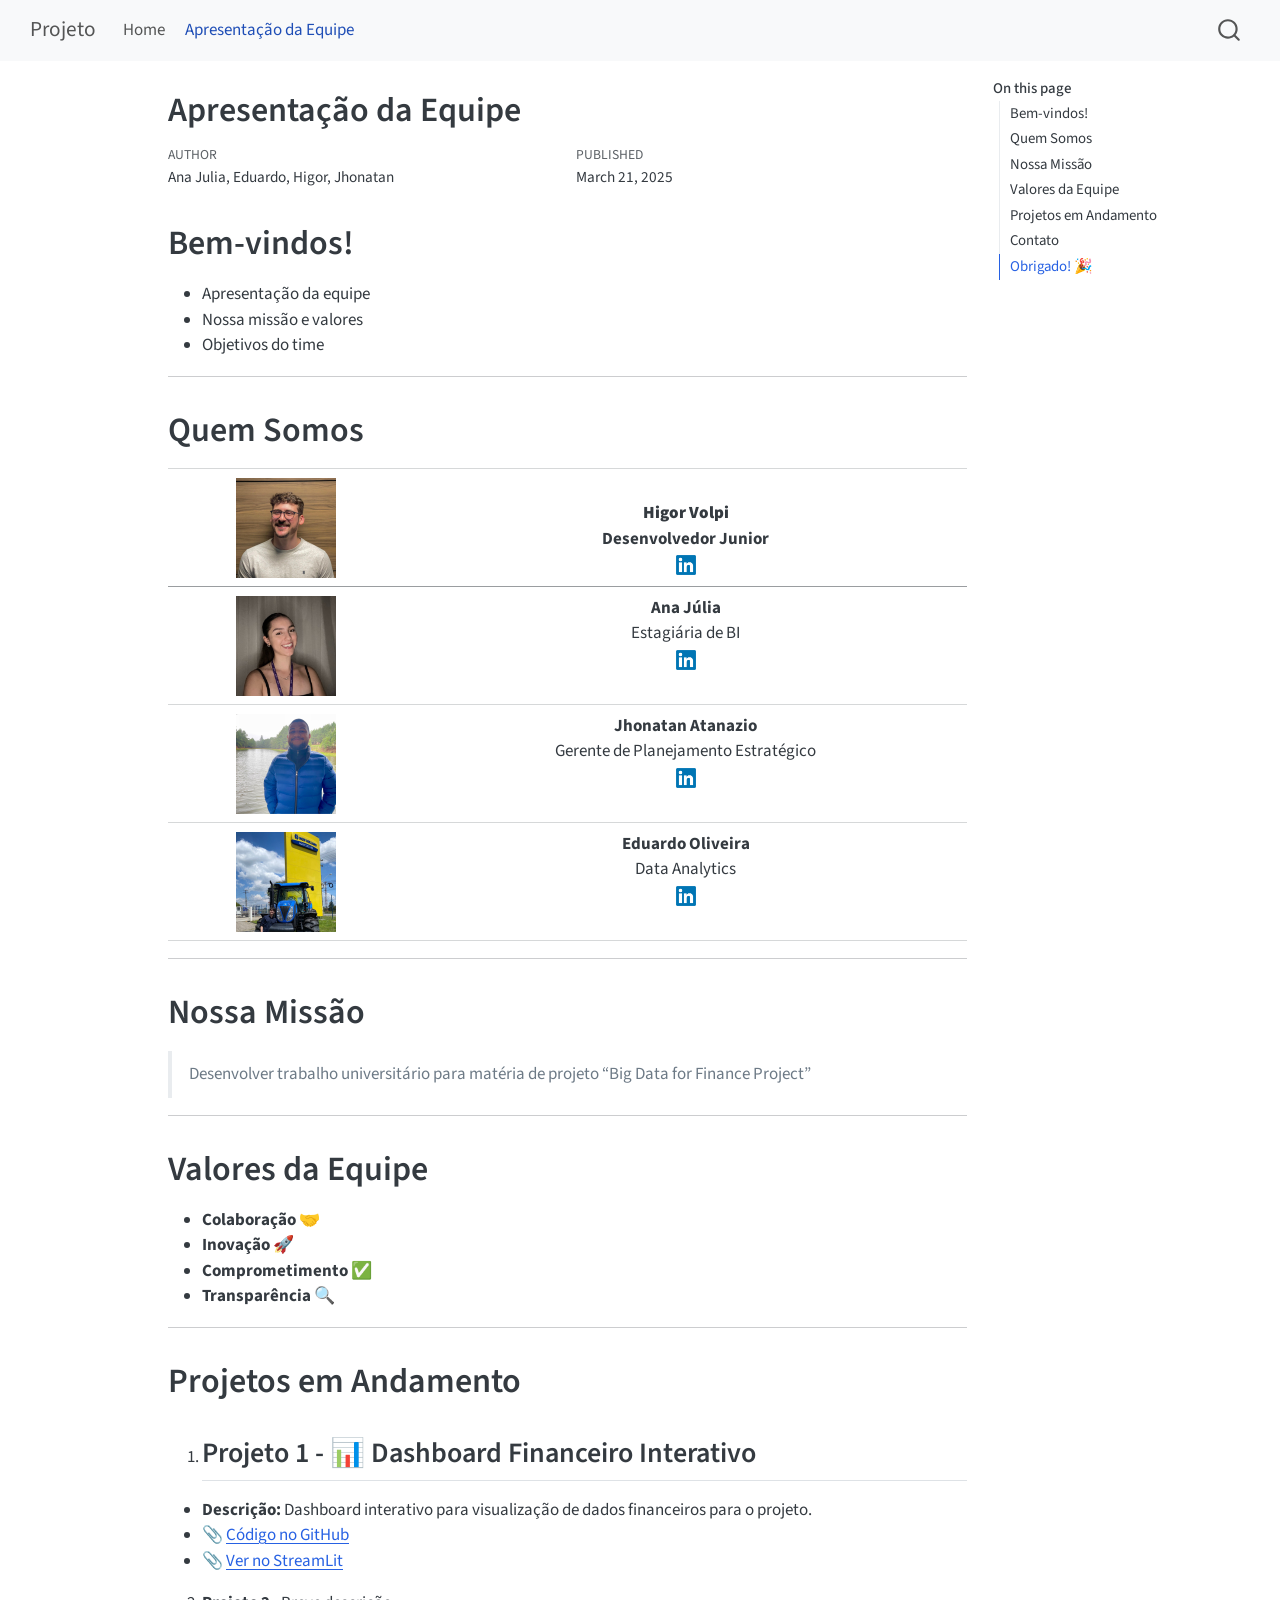
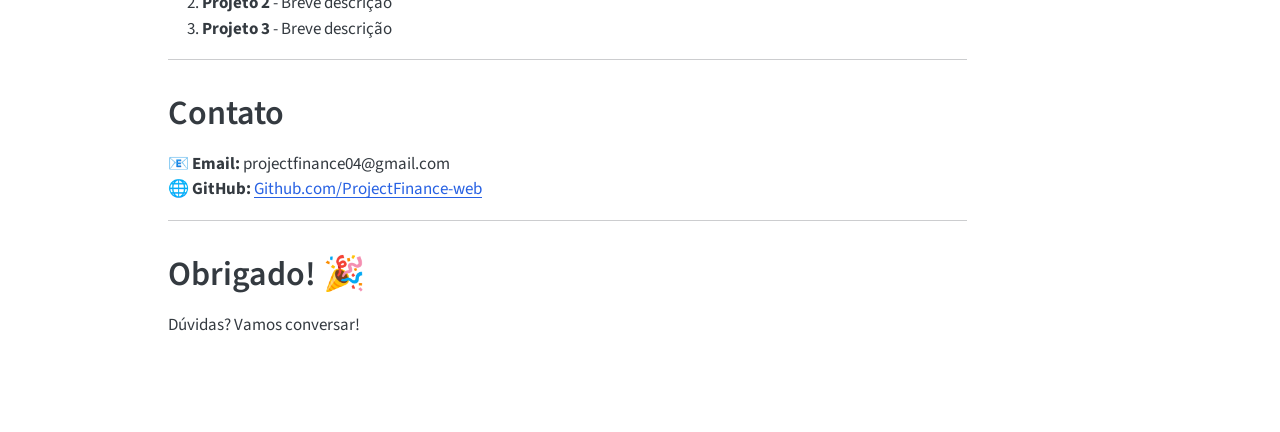
==== commit 920a4170: "[UPDATE] Página Home" ====
--- a/about.html
+++ b/about.html
@@ -2,12 +2,12 @@
 <html xmlns="http://www.w3.org/1999/xhtml" lang="en" xml:lang="en"><head>
 
 <meta charset="utf-8">
-<meta name="generator" content="quarto-1.6.40">
+<meta name="generator" content="quarto-1.6.42">
 
 <meta name="viewport" content="width=device-width, initial-scale=1.0, user-scalable=yes">
 
-<meta name="author" content="Nome da Empresa">
-<meta name="dcterms.date" content="2025-03-17">
+<meta name="author" content="Ana Julia, Eduardo, Higor, Jhonatan">
+<meta name="dcterms.date" content="2025-03-21">
 
 <title>Apresentação da Equipe – Projeto</title>
 <style>
@@ -37,7 +37,7 @@
 <script src="site_libs/quarto-html/tippy.umd.min.js"></script>
 <script src="site_libs/quarto-html/anchor.min.js"></script>
 <link href="site_libs/quarto-html/tippy.css" rel="stylesheet">
-<link href="site_libs/quarto-html/quarto-syntax-highlighting-549806ee2085284f45b00abea8c6df48.css" rel="stylesheet" id="quarto-text-highlighting-styles">
+<link href="site_libs/quarto-html/quarto-syntax-highlighting-2f5df379a58b258e96c21c0638c20c03.css" rel="stylesheet" id="quarto-text-highlighting-styles">
 <script src="site_libs/bootstrap/bootstrap.min.js"></script>
 <link href="site_libs/bootstrap/bootstrap-icons.css" rel="stylesheet">
 <link href="site_libs/bootstrap/bootstrap-ddd961a2510921635943dfbbd19534c4.min.css" rel="stylesheet" append-hash="true" id="quarto-bootstrap" data-mode="light">
@@ -139,14 +139,14 @@
     <div>
     <div class="quarto-title-meta-heading">Author</div>
     <div class="quarto-title-meta-contents">
-             <p>Nome da Empresa </p>
+             <p>Ana Julia, Eduardo, Higor, Jhonatan </p>
           </div>
   </div>
     
     <div>
     <div class="quarto-title-meta-heading">Published</div>
     <div class="quarto-title-meta-contents">
-      <p class="date">March 17, 2025</p>
+      <p class="date">March 21, 2025</p>
     </div>
   </div>
   
@@ -173,21 +173,21 @@
 <thead>
 <tr class="header">
 <th style="text-align: center;"><img src="images/higor.jpg" class="img-fluid" width="100"></th>
-<th style="text-align: center;"><strong>Higor Volpi</strong><br>Desenvolvedor Junior<br><a href="https://www.linkedin.com/in/higor-palote-volpi/"><img src="images/logo.png" class="img-fluid" width="20" alt="LinkedIn"></a></th>
+<th style="text-align: center;"><strong>Higor Volpi</strong> <br>Desenvolvedor Junior<br><a href="https://www.linkedin.com/in/higor-palote-volpi/"><img src="images/logo.png" class="img-fluid" width="20" alt="LinkedIn"></a></th>
 </tr>
 </thead>
 <tbody>
 <tr class="odd">
 <td style="text-align: center;"><img src="images/ana.jpg" class="img-fluid" width="100"></td>
-<td style="text-align: center;"><strong>Ana Júlia</strong><br>Estagiária de BI<br><a href="https://www.linkedin.com/in/anakucharski/"><img src="images/logo.png" class="img-fluid" width="20" alt="LinkedIn"></a></td>
+<td style="text-align: center;"><strong>Ana Júlia</strong> <br>Estagiária de BI<br><a href="https://www.linkedin.com/in/anakucharski/"><img src="images/logo.png" class="img-fluid" width="20" alt="LinkedIn"></a></td>
 </tr>
 <tr class="even">
 <td style="text-align: center;"><img src="images/jhonatan.jpg" class="img-fluid" width="100"></td>
-<td style="text-align: center;"><strong>Jhonatan Atanazio</strong><br>Gerente de Planejamento Estratégico<br><a href="https://www.linkedin.com/in/atanaziojhonatan/"><img src="images/logo.png" class="img-fluid" width="20" alt="LinkedIn"></a></td>
+<td style="text-align: center;"><strong>Jhonatan Atanazio</strong> <br>Gerente de Planejamento Estratégico<br><a href="https://www.linkedin.com/in/atanaziojhonatan/"><img src="images/logo.png" class="img-fluid" width="20" alt="LinkedIn"></a></td>
 </tr>
 <tr class="odd">
 <td style="text-align: center;"><img src="images/eduardo.jpg" class="img-fluid" width="100"></td>
-<td style="text-align: center;"><strong>Eduardo Oliveira</strong><br>Data Analytics<br><a href="https://www.linkedin.com/in/eduardo-oliveira-pereira/"><img src="images/logo.png" class="img-fluid" width="20" alt="LinkedIn"></a></td>
+<td style="text-align: center;"><strong>Eduardo Oliveira</strong> <br>Data Analytics<br><a href="https://www.linkedin.com/in/eduardo-oliveira-pereira/"><img src="images/logo.png" class="img-fluid" width="20" alt="LinkedIn"></a></td>
 </tr>
 </tbody>
 </table>
@@ -196,7 +196,7 @@
 <section id="nossa-missão" class="level1">
 <h1>Nossa Missão</h1>
 <blockquote class="blockquote">
-<p>“Texto inspirador sobre a missão da equipe e o impacto que queremos gerar.”</p>
+<p>Desenvolver trabalho universitário para matéria de projeto “Big Data for Finance Project”</p>
 </blockquote>
 <hr>
 </section>
--- a/site_libs/quarto-html/quarto-syntax-highlighting-2f5df379a58b258e96c21c0638c20c03.css
+++ b/site_libs/quarto-html/quarto-syntax-highlighting-2f5df379a58b258e96c21c0638c20c03.css
@@ -0,0 +1,205 @@
+/* quarto syntax highlight colors */
+:root {
+  --quarto-hl-ot-color: #003B4F;
+  --quarto-hl-at-color: #657422;
+  --quarto-hl-ss-color: #20794D;
+  --quarto-hl-an-color: #5E5E5E;
+  --quarto-hl-fu-color: #4758AB;
+  --quarto-hl-st-color: #20794D;
+  --quarto-hl-cf-color: #003B4F;
+  --quarto-hl-op-color: #5E5E5E;
+  --quarto-hl-er-color: #AD0000;
+  --quarto-hl-bn-color: #AD0000;
+  --quarto-hl-al-color: #AD0000;
+  --quarto-hl-va-color: #111111;
+  --quarto-hl-bu-color: inherit;
+  --quarto-hl-ex-color: inherit;
+  --quarto-hl-pp-color: #AD0000;
+  --quarto-hl-in-color: #5E5E5E;
+  --quarto-hl-vs-color: #20794D;
+  --quarto-hl-wa-color: #5E5E5E;
+  --quarto-hl-do-color: #5E5E5E;
+  --quarto-hl-im-color: #00769E;
+  --quarto-hl-ch-color: #20794D;
+  --quarto-hl-dt-color: #AD0000;
+  --quarto-hl-fl-color: #AD0000;
+  --quarto-hl-co-color: #5E5E5E;
+  --quarto-hl-cv-color: #5E5E5E;
+  --quarto-hl-cn-color: #8f5902;
+  --quarto-hl-sc-color: #5E5E5E;
+  --quarto-hl-dv-color: #AD0000;
+  --quarto-hl-kw-color: #003B4F;
+}
+
+/* other quarto variables */
+:root {
+  --quarto-font-monospace: SFMono-Regular, Menlo, Monaco, Consolas, "Liberation Mono", "Courier New", monospace;
+}
+
+pre > code.sourceCode > span {
+  color: #003B4F;
+}
+
+code span {
+  color: #003B4F;
+}
+
+code.sourceCode > span {
+  color: #003B4F;
+}
+
+div.sourceCode,
+div.sourceCode pre.sourceCode {
+  color: #003B4F;
+}
+
+code span.ot {
+  color: #003B4F;
+  font-style: inherit;
+}
+
+code span.at {
+  color: #657422;
+  font-style: inherit;
+}
+
+code span.ss {
+  color: #20794D;
+  font-style: inherit;
+}
+
+code span.an {
+  color: #5E5E5E;
+  font-style: inherit;
+}
+
+code span.fu {
+  color: #4758AB;
+  font-style: inherit;
+}
+
+code span.st {
+  color: #20794D;
+  font-style: inherit;
+}
+
+code span.cf {
+  color: #003B4F;
+  font-weight: bold;
+  font-style: inherit;
+}
+
+code span.op {
+  color: #5E5E5E;
+  font-style: inherit;
+}
+
+code span.er {
+  color: #AD0000;
+  font-style: inherit;
+}
+
+code span.bn {
+  color: #AD0000;
+  font-style: inherit;
+}
+
+code span.al {
+  color: #AD0000;
+  font-style: inherit;
+}
+
+code span.va {
+  color: #111111;
+  font-style: inherit;
+}
+
+code span.bu {
+  font-style: inherit;
+}
+
+code span.ex {
+  font-style: inherit;
+}
+
+code span.pp {
+  color: #AD0000;
+  font-style: inherit;
+}
+
+code span.in {
+  color: #5E5E5E;
+  font-style: inherit;
+}
+
+code span.vs {
+  color: #20794D;
+  font-style: inherit;
+}
+
+code span.wa {
+  color: #5E5E5E;
+  font-style: italic;
+}
+
+code span.do {
+  color: #5E5E5E;
+  font-style: italic;
+}
+
+code span.im {
+  color: #00769E;
+  font-style: inherit;
+}
+
+code span.ch {
+  color: #20794D;
+  font-style: inherit;
+}
+
+code span.dt {
+  color: #AD0000;
+  font-style: inherit;
+}
+
+code span.fl {
+  color: #AD0000;
+  font-style: inherit;
+}
+
+code span.co {
+  color: #5E5E5E;
+  font-style: inherit;
+}
+
+code span.cv {
+  color: #5E5E5E;
+  font-style: italic;
+}
+
+code span.cn {
+  color: #8f5902;
+  font-style: inherit;
+}
+
+code span.sc {
+  color: #5E5E5E;
+  font-style: inherit;
+}
+
+code span.dv {
+  color: #AD0000;
+  font-style: inherit;
+}
+
+code span.kw {
+  color: #003B4F;
+  font-weight: bold;
+  font-style: inherit;
+}
+
+.prevent-inlining {
+  content: "</";
+}
+
+/*# sourceMappingURL=35eb38a806ee71ea6d2563be2308c832.css.map */
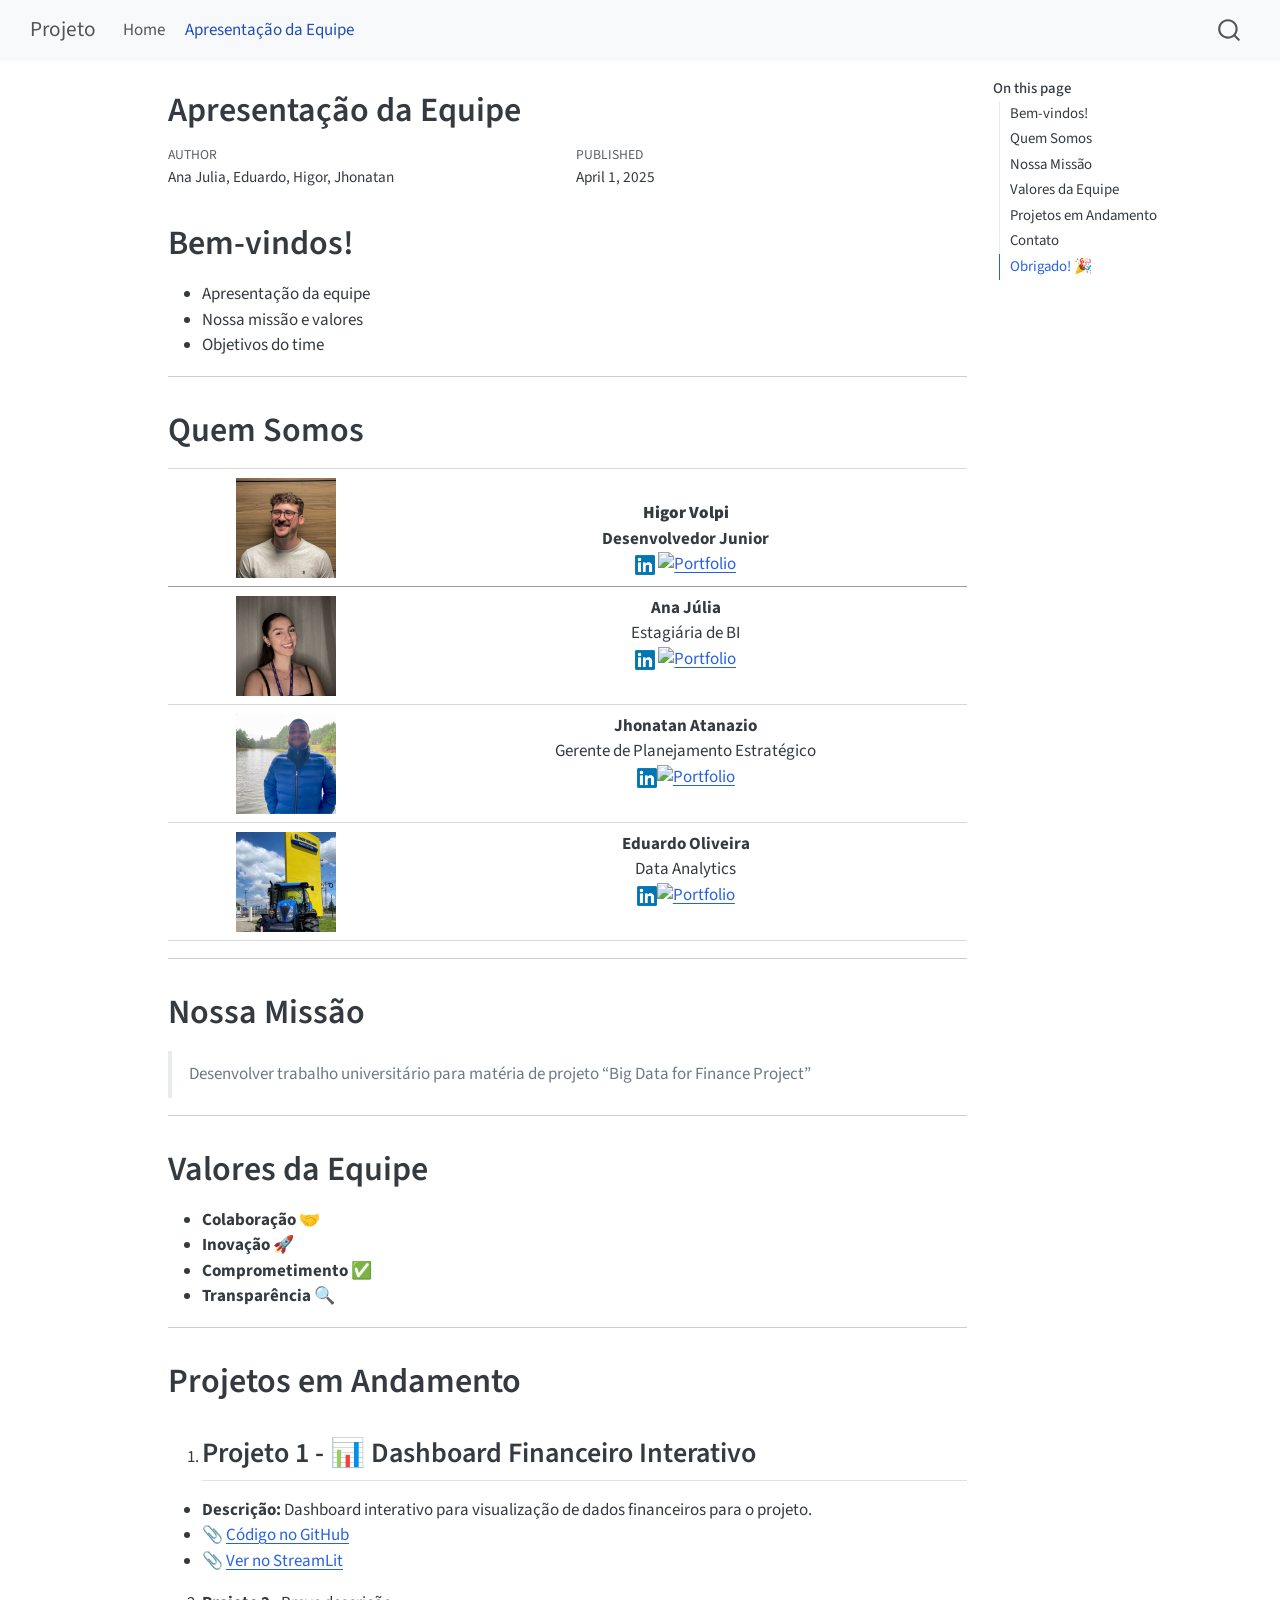
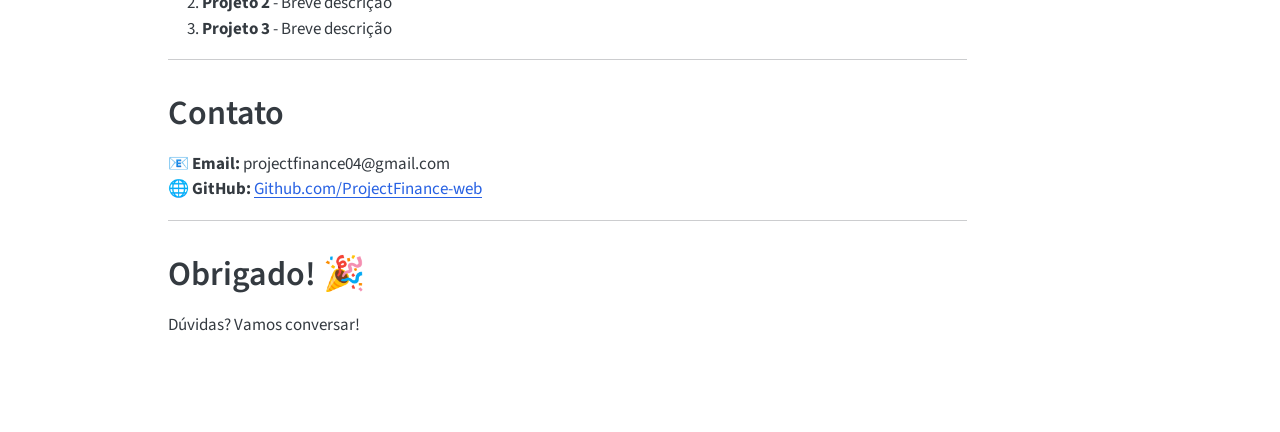
==== commit 6ef3a70d: "[UPDATE] Link dos portfolios" ====
--- a/about.html
+++ b/about.html
@@ -2,12 +2,12 @@
 <html xmlns="http://www.w3.org/1999/xhtml" lang="en" xml:lang="en"><head>
 
 <meta charset="utf-8">
-<meta name="generator" content="quarto-1.6.42">
+<meta name="generator" content="quarto-1.6.40">
 
 <meta name="viewport" content="width=device-width, initial-scale=1.0, user-scalable=yes">
 
 <meta name="author" content="Ana Julia, Eduardo, Higor, Jhonatan">
-<meta name="dcterms.date" content="2025-03-21">
+<meta name="dcterms.date" content="2025-04-01">
 
 <title>Apresentação da Equipe – Projeto</title>
 <style>
@@ -37,7 +37,7 @@
 <script src="site_libs/quarto-html/tippy.umd.min.js"></script>
 <script src="site_libs/quarto-html/anchor.min.js"></script>
 <link href="site_libs/quarto-html/tippy.css" rel="stylesheet">
-<link href="site_libs/quarto-html/quarto-syntax-highlighting-2f5df379a58b258e96c21c0638c20c03.css" rel="stylesheet" id="quarto-text-highlighting-styles">
+<link href="site_libs/quarto-html/quarto-syntax-highlighting-549806ee2085284f45b00abea8c6df48.css" rel="stylesheet" id="quarto-text-highlighting-styles">
 <script src="site_libs/bootstrap/bootstrap.min.js"></script>
 <link href="site_libs/bootstrap/bootstrap-icons.css" rel="stylesheet">
 <link href="site_libs/bootstrap/bootstrap-ddd961a2510921635943dfbbd19534c4.min.css" rel="stylesheet" append-hash="true" id="quarto-bootstrap" data-mode="light">
@@ -146,7 +146,7 @@
     <div>
     <div class="quarto-title-meta-heading">Published</div>
     <div class="quarto-title-meta-contents">
-      <p class="date">March 21, 2025</p>
+      <p class="date">April 1, 2025</p>
     </div>
   </div>
   
@@ -173,21 +173,21 @@
 <thead>
 <tr class="header">
 <th style="text-align: center;"><img src="images/higor.jpg" class="img-fluid" width="100"></th>
-<th style="text-align: center;"><strong>Higor Volpi</strong> <br>Desenvolvedor Junior<br><a href="https://www.linkedin.com/in/higor-palote-volpi/"><img src="images/logo.png" class="img-fluid" width="20" alt="LinkedIn"></a></th>
+<th style="text-align: center;"><strong>Higor Volpi</strong> <br>Desenvolvedor Junior<br><a href="https://www.linkedin.com/in/higor-palote-volpi/"><img src="images/logo.png" class="img-fluid" width="20" alt="LinkedIn"></a> <a href="https://github.com/HigorVolpi/portfolio/"><img src="images/github.png" class="img-fluid" width="20" alt="Portfolio"></a></th>
 </tr>
 </thead>
 <tbody>
 <tr class="odd">
 <td style="text-align: center;"><img src="images/ana.jpg" class="img-fluid" width="100"></td>
-<td style="text-align: center;"><strong>Ana Júlia</strong> <br>Estagiária de BI<br><a href="https://www.linkedin.com/in/anakucharski/"><img src="images/logo.png" class="img-fluid" width="20" alt="LinkedIn"></a></td>
+<td style="text-align: center;"><strong>Ana Júlia</strong> <br>Estagiária de BI<br><a href="https://www.linkedin.com/in/anakucharski/"><img src="images/logo.png" class="img-fluid" width="20" alt="LinkedIn"></a> <a href="https://anajuliakucharski.github.io/portfolio/"><img src="images/github.png" class="img-fluid" width="20" alt="Portfolio"></a></td>
 </tr>
 <tr class="even">
 <td style="text-align: center;"><img src="images/jhonatan.jpg" class="img-fluid" width="100"></td>
-<td style="text-align: center;"><strong>Jhonatan Atanazio</strong> <br>Gerente de Planejamento Estratégico<br><a href="https://www.linkedin.com/in/atanaziojhonatan/"><img src="images/logo.png" class="img-fluid" width="20" alt="LinkedIn"></a></td>
+<td style="text-align: center;"><strong>Jhonatan Atanazio</strong> <br>Gerente de Planejamento Estratégico<br><a href="https://www.linkedin.com/in/atanaziojhonatan/"><img src="images/logo.png" class="img-fluid" width="20" alt="LinkedIn"></a><a href="https://www.linkedin.com/in/atanaziojhonatan/"><img src="images/github.png" class="img-fluid" width="20" alt="Portfolio"></a></td>
 </tr>
 <tr class="odd">
 <td style="text-align: center;"><img src="images/eduardo.jpg" class="img-fluid" width="100"></td>
-<td style="text-align: center;"><strong>Eduardo Oliveira</strong> <br>Data Analytics<br><a href="https://www.linkedin.com/in/eduardo-oliveira-pereira/"><img src="images/logo.png" class="img-fluid" width="20" alt="LinkedIn"></a></td>
+<td style="text-align: center;"><strong>Eduardo Oliveira</strong> <br>Data Analytics<br><a href="https://www.linkedin.com/in/eduardo-oliveira-pereira/"><img src="images/logo.png" class="img-fluid" width="20" alt="LinkedIn"></a><a href="https://eduolveira1504.github.io/Portfolio/"><img src="images/github.png" class="img-fluid" width="20" alt="Portfolio"></a></td>
 </tr>
 </tbody>
 </table>
--- a/site_libs/quarto-html/quarto-syntax-highlighting-549806ee2085284f45b00abea8c6df48.css
+++ b/site_libs/quarto-html/quarto-syntax-highlighting-549806ee2085284f45b00abea8c6df48.css
@@ -0,0 +1,205 @@
+/* quarto syntax highlight colors */
+:root {
+  --quarto-hl-ot-color: #003B4F;
+  --quarto-hl-at-color: #657422;
+  --quarto-hl-ss-color: #20794D;
+  --quarto-hl-an-color: #5E5E5E;
+  --quarto-hl-fu-color: #4758AB;
+  --quarto-hl-st-color: #20794D;
+  --quarto-hl-cf-color: #003B4F;
+  --quarto-hl-op-color: #5E5E5E;
+  --quarto-hl-er-color: #AD0000;
+  --quarto-hl-bn-color: #AD0000;
+  --quarto-hl-al-color: #AD0000;
+  --quarto-hl-va-color: #111111;
+  --quarto-hl-bu-color: inherit;
+  --quarto-hl-ex-color: inherit;
+  --quarto-hl-pp-color: #AD0000;
+  --quarto-hl-in-color: #5E5E5E;
+  --quarto-hl-vs-color: #20794D;
+  --quarto-hl-wa-color: #5E5E5E;
+  --quarto-hl-do-color: #5E5E5E;
+  --quarto-hl-im-color: #00769E;
+  --quarto-hl-ch-color: #20794D;
+  --quarto-hl-dt-color: #AD0000;
+  --quarto-hl-fl-color: #AD0000;
+  --quarto-hl-co-color: #5E5E5E;
+  --quarto-hl-cv-color: #5E5E5E;
+  --quarto-hl-cn-color: #8f5902;
+  --quarto-hl-sc-color: #5E5E5E;
+  --quarto-hl-dv-color: #AD0000;
+  --quarto-hl-kw-color: #003B4F;
+}
+
+/* other quarto variables */
+:root {
+  --quarto-font-monospace: SFMono-Regular, Menlo, Monaco, Consolas, "Liberation Mono", "Courier New", monospace;
+}
+
+pre > code.sourceCode > span {
+  color: #003B4F;
+}
+
+code span {
+  color: #003B4F;
+}
+
+code.sourceCode > span {
+  color: #003B4F;
+}
+
+div.sourceCode,
+div.sourceCode pre.sourceCode {
+  color: #003B4F;
+}
+
+code span.ot {
+  color: #003B4F;
+  font-style: inherit;
+}
+
+code span.at {
+  color: #657422;
+  font-style: inherit;
+}
+
+code span.ss {
+  color: #20794D;
+  font-style: inherit;
+}
+
+code span.an {
+  color: #5E5E5E;
+  font-style: inherit;
+}
+
+code span.fu {
+  color: #4758AB;
+  font-style: inherit;
+}
+
+code span.st {
+  color: #20794D;
+  font-style: inherit;
+}
+
+code span.cf {
+  color: #003B4F;
+  font-weight: bold;
+  font-style: inherit;
+}
+
+code span.op {
+  color: #5E5E5E;
+  font-style: inherit;
+}
+
+code span.er {
+  color: #AD0000;
+  font-style: inherit;
+}
+
+code span.bn {
+  color: #AD0000;
+  font-style: inherit;
+}
+
+code span.al {
+  color: #AD0000;
+  font-style: inherit;
+}
+
+code span.va {
+  color: #111111;
+  font-style: inherit;
+}
+
+code span.bu {
+  font-style: inherit;
+}
+
+code span.ex {
+  font-style: inherit;
+}
+
+code span.pp {
+  color: #AD0000;
+  font-style: inherit;
+}
+
+code span.in {
+  color: #5E5E5E;
+  font-style: inherit;
+}
+
+code span.vs {
+  color: #20794D;
+  font-style: inherit;
+}
+
+code span.wa {
+  color: #5E5E5E;
+  font-style: italic;
+}
+
+code span.do {
+  color: #5E5E5E;
+  font-style: italic;
+}
+
+code span.im {
+  color: #00769E;
+  font-style: inherit;
+}
+
+code span.ch {
+  color: #20794D;
+  font-style: inherit;
+}
+
+code span.dt {
+  color: #AD0000;
+  font-style: inherit;
+}
+
+code span.fl {
+  color: #AD0000;
+  font-style: inherit;
+}
+
+code span.co {
+  color: #5E5E5E;
+  font-style: inherit;
+}
+
+code span.cv {
+  color: #5E5E5E;
+  font-style: italic;
+}
+
+code span.cn {
+  color: #8f5902;
+  font-style: inherit;
+}
+
+code span.sc {
+  color: #5E5E5E;
+  font-style: inherit;
+}
+
+code span.dv {
+  color: #AD0000;
+  font-style: inherit;
+}
+
+code span.kw {
+  color: #003B4F;
+  font-weight: bold;
+  font-style: inherit;
+}
+
+.prevent-inlining {
+  content: "</";
+}
+
+/*# sourceMappingURL=ae99138f4fbc2fb4c9f5e5cd69c22459.css.map */
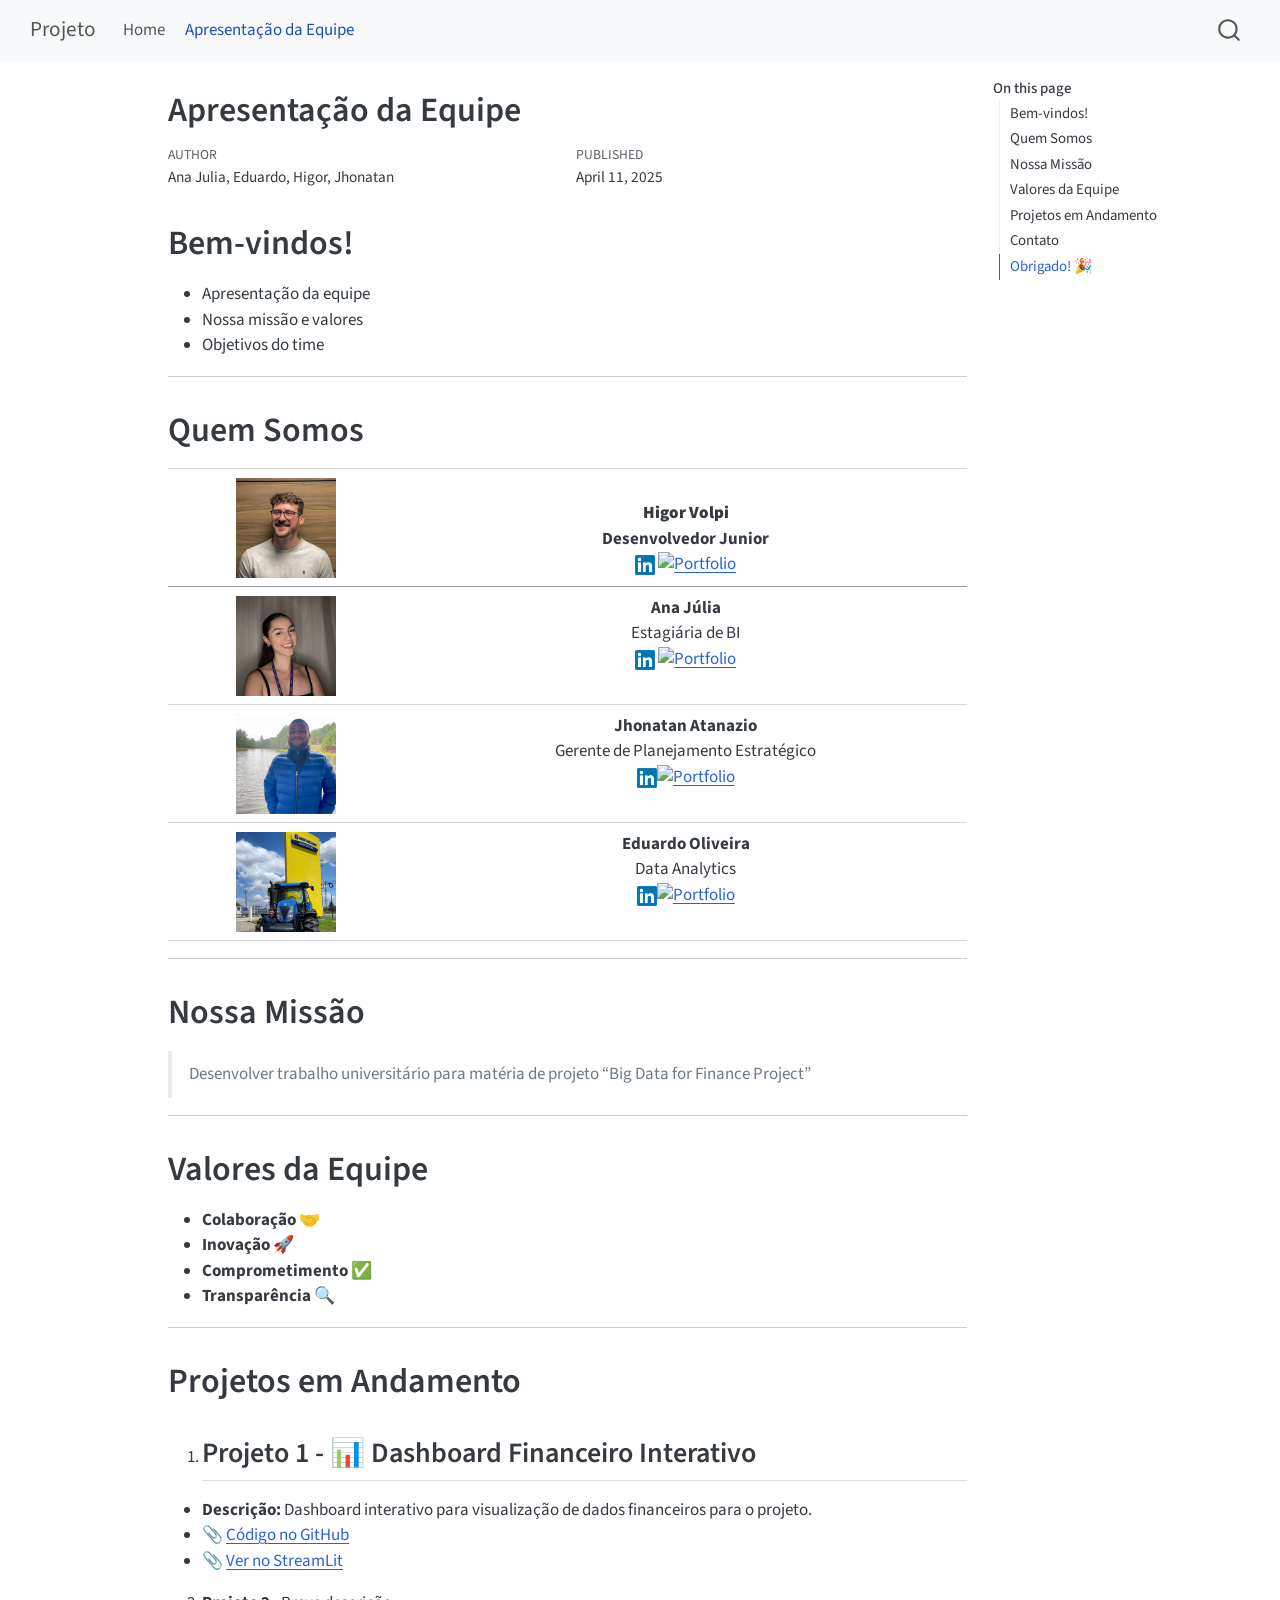
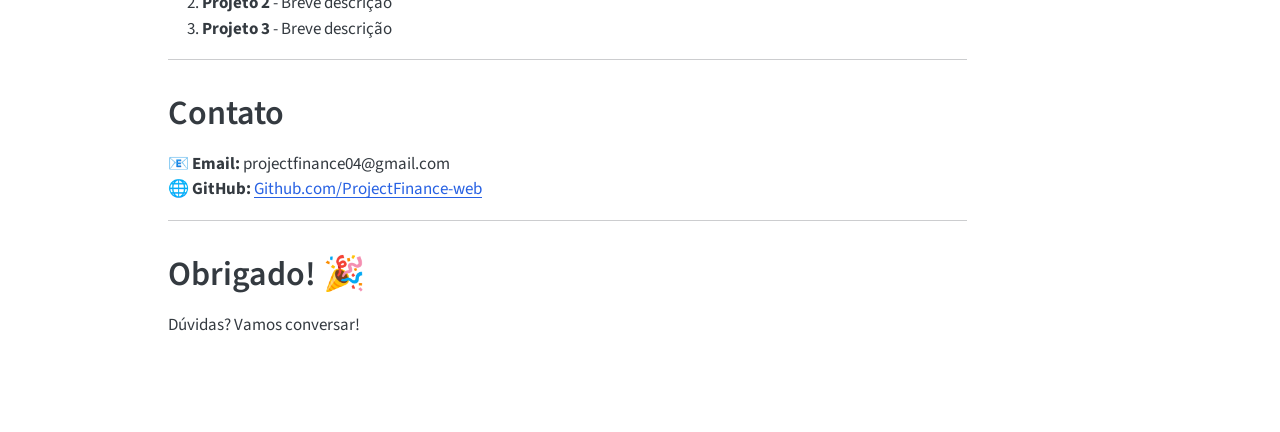
==== commit 01daaaea: "[UPDATE] Na página Home" ====
--- a/about.html
+++ b/about.html
@@ -7,7 +7,7 @@
 <meta name="viewport" content="width=device-width, initial-scale=1.0, user-scalable=yes">
 
 <meta name="author" content="Ana Julia, Eduardo, Higor, Jhonatan">
-<meta name="dcterms.date" content="2025-04-01">
+<meta name="dcterms.date" content="2025-04-11">
 
 <title>Apresentação da Equipe – Projeto</title>
 <style>
@@ -146,7 +146,7 @@
     <div>
     <div class="quarto-title-meta-heading">Published</div>
     <div class="quarto-title-meta-contents">
-      <p class="date">April 1, 2025</p>
+      <p class="date">April 11, 2025</p>
     </div>
   </div>
   
@@ -183,11 +183,11 @@
 </tr>
 <tr class="even">
 <td style="text-align: center;"><img src="images/jhonatan.jpg" class="img-fluid" width="100"></td>
-<td style="text-align: center;"><strong>Jhonatan Atanazio</strong> <br>Gerente de Planejamento Estratégico<br><a href="https://www.linkedin.com/in/atanaziojhonatan/"><img src="images/logo.png" class="img-fluid" width="20" alt="LinkedIn"></a><a href="https://www.linkedin.com/in/atanaziojhonatan/"><img src="images/github.png" class="img-fluid" width="20" alt="Portfolio"></a></td>
+<td style="text-align: center;"><strong>Jhonatan Atanazio</strong> <br>Gerente de Planejamento Estratégico<br><a href="https://www.linkedin.com/in/atanaziojhonatan/"><img src="images/logo.png" class="img-fluid" width="20" alt="LinkedIn"></a><a href="https://atanazioj.github.io/portfolio/"><img src="images/github.png" class="img-fluid" width="20" alt="Portfolio"></a></td>
 </tr>
 <tr class="odd">
 <td style="text-align: center;"><img src="images/eduardo.jpg" class="img-fluid" width="100"></td>
-<td style="text-align: center;"><strong>Eduardo Oliveira</strong> <br>Data Analytics<br><a href="https://www.linkedin.com/in/eduardo-oliveira-pereira/"><img src="images/logo.png" class="img-fluid" width="20" alt="LinkedIn"></a><a href="https://eduolveira1504.github.io/Portfolio/"><img src="images/github.png" class="img-fluid" width="20" alt="Portfolio"></a></td>
+<td style="text-align: center;"><strong>Eduardo Oliveira</strong> <br>Data Analytics<br><a href="https://www.linkedin.com/in/eduardo-oliveira-pereira/"><img src="images/logo.png" class="img-fluid" width="20" alt="LinkedIn"></a><a href="https://eduoliveira1504.github.io/Portfolio/"><img src="images/github.png" class="img-fluid" width="20" alt="Portfolio"></a></td>
 </tr>
 </tbody>
 </table>
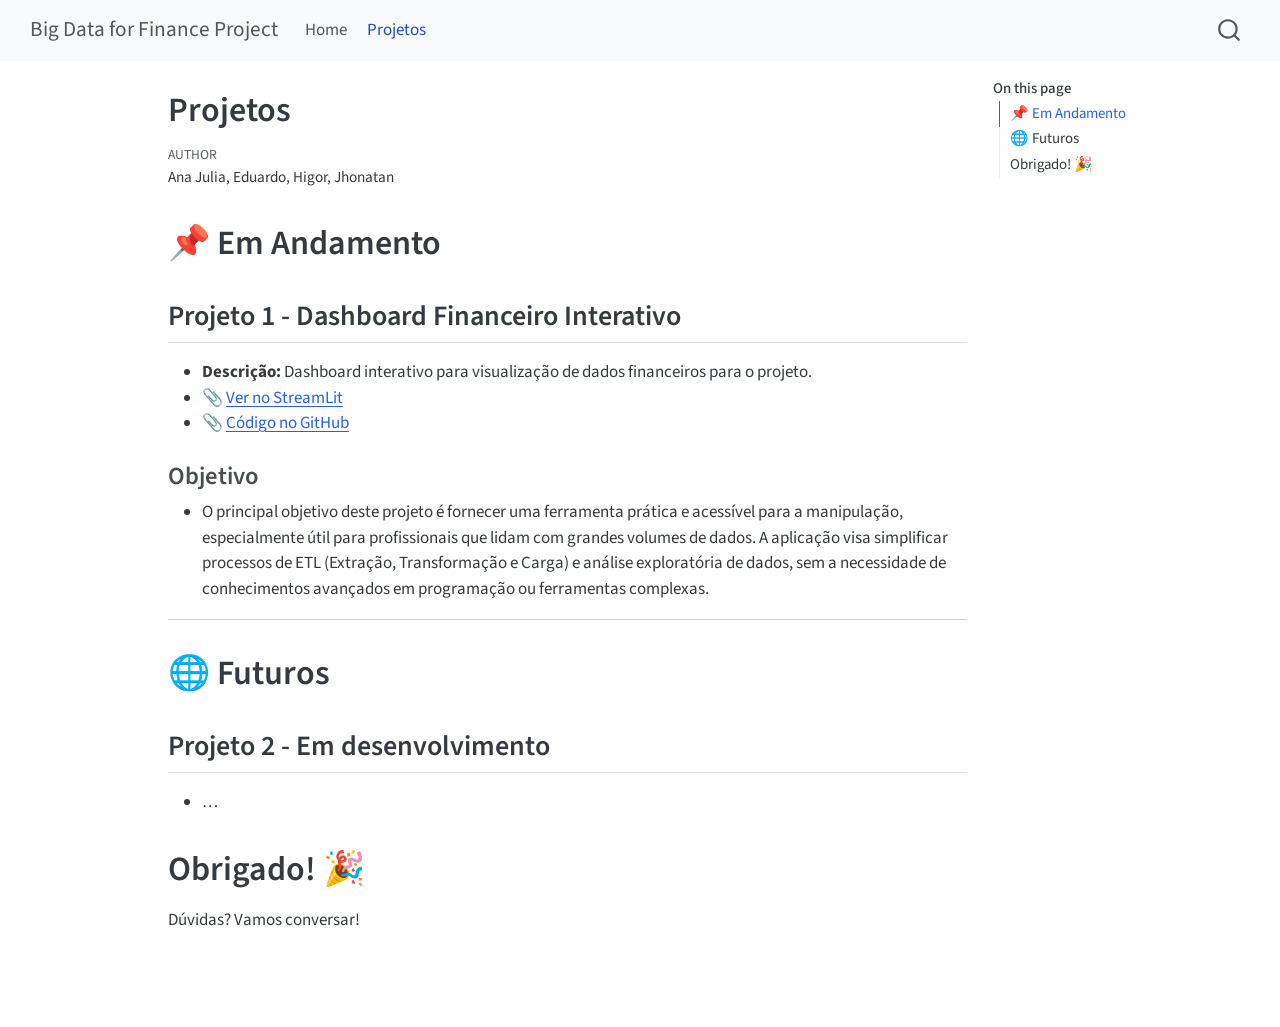
==== commit fe3e87ec: "[UPDATE] Pages Info" ====
--- a/about.html
+++ b/about.html
@@ -2,14 +2,13 @@
 <html xmlns="http://www.w3.org/1999/xhtml" lang="en" xml:lang="en"><head>
 
 <meta charset="utf-8">
-<meta name="generator" content="quarto-1.6.40">
+<meta name="generator" content="quarto-1.7.23">
 
 <meta name="viewport" content="width=device-width, initial-scale=1.0, user-scalable=yes">
 
 <meta name="author" content="Ana Julia, Eduardo, Higor, Jhonatan">
-<meta name="dcterms.date" content="2025-04-11">
-
-<title>Apresentação da Equipe – Projeto</title>
+
+<title>Projetos – Big Data for Finance Project</title>
 <style>
 code{white-space: pre-wrap;}
 span.smallcaps{font-variant: small-caps;}
@@ -32,15 +31,16 @@
 <script src="site_libs/quarto-search/fuse.min.js"></script>
 <script src="site_libs/quarto-search/quarto-search.js"></script>
 <meta name="quarto:offset" content="./">
-<script src="site_libs/quarto-html/quarto.js"></script>
+<script src="site_libs/quarto-html/quarto.js" type="module"></script>
+<script src="site_libs/quarto-html/tabsets/tabsets.js" type="module"></script>
 <script src="site_libs/quarto-html/popper.min.js"></script>
 <script src="site_libs/quarto-html/tippy.umd.min.js"></script>
 <script src="site_libs/quarto-html/anchor.min.js"></script>
 <link href="site_libs/quarto-html/tippy.css" rel="stylesheet">
-<link href="site_libs/quarto-html/quarto-syntax-highlighting-549806ee2085284f45b00abea8c6df48.css" rel="stylesheet" id="quarto-text-highlighting-styles">
+<link href="site_libs/quarto-html/quarto-syntax-highlighting-226bd0f977fa82dfae4534cac220d79a.css" rel="stylesheet" id="quarto-text-highlighting-styles">
 <script src="site_libs/bootstrap/bootstrap.min.js"></script>
 <link href="site_libs/bootstrap/bootstrap-icons.css" rel="stylesheet">
-<link href="site_libs/bootstrap/bootstrap-ddd961a2510921635943dfbbd19534c4.min.css" rel="stylesheet" append-hash="true" id="quarto-bootstrap" data-mode="light">
+<link href="site_libs/bootstrap/bootstrap-bb5f9278568ae542f8467bdb635b70ac.min.css" rel="stylesheet" append-hash="true" id="quarto-bootstrap" data-mode="light">
 <script id="quarto-search-options" type="application/json">{
   "location": "navbar",
   "copy-button": false,
@@ -73,7 +73,7 @@
 <link rel="stylesheet" href="styles.css">
 </head>
 
-<body class="nav-fixed">
+<body class="nav-fixed quarto-light">
 
 <div id="quarto-search-results"></div>
   <header id="quarto-header" class="headroom fixed-top">
@@ -81,7 +81,7 @@
       <div class="navbar-container container-fluid">
       <div class="navbar-brand-container mx-auto">
     <a class="navbar-brand" href="./index.html">
-    <span class="navbar-title">Projeto</span>
+    <span class="navbar-title">Big Data for Finance Project</span>
     </a>
   </div>
             <div id="quarto-search" class="" title="Search"></div>
@@ -96,7 +96,7 @@
   </li>  
   <li class="nav-item">
     <a class="nav-link active" href="./about.html" aria-current="page"> 
-<span class="menu-text">Apresentação da Equipe</span></a>
+<span class="menu-text">Projetos</span></a>
   </li>  
 </ul>
           </div> <!-- /navcollapse -->
@@ -114,12 +114,17 @@
     <h2 id="toc-title">On this page</h2>
    
   <ul>
-  <li><a href="#bem-vindos" id="toc-bem-vindos" class="nav-link active" data-scroll-target="#bem-vindos">Bem-vindos!</a></li>
-  <li><a href="#quem-somos" id="toc-quem-somos" class="nav-link" data-scroll-target="#quem-somos">Quem Somos</a></li>
-  <li><a href="#nossa-missão" id="toc-nossa-missão" class="nav-link" data-scroll-target="#nossa-missão">Nossa Missão</a></li>
-  <li><a href="#valores-da-equipe" id="toc-valores-da-equipe" class="nav-link" data-scroll-target="#valores-da-equipe">Valores da Equipe</a></li>
-  <li><a href="#projetos-em-andamento" id="toc-projetos-em-andamento" class="nav-link" data-scroll-target="#projetos-em-andamento">Projetos em Andamento</a></li>
-  <li><a href="#contato" id="toc-contato" class="nav-link" data-scroll-target="#contato">Contato</a></li>
+  <li><a href="#em-andamento" id="toc-em-andamento" class="nav-link active" data-scroll-target="#em-andamento">📌 Em Andamento</a>
+  <ul class="collapse">
+  <li><a href="#projeto-1---dashboard-financeiro-interativo" id="toc-projeto-1---dashboard-financeiro-interativo" class="nav-link" data-scroll-target="#projeto-1---dashboard-financeiro-interativo">Projeto 1 - Dashboard Financeiro Interativo</a>
+  <ul class="collapse">
+  <li><a href="#objetivo" id="toc-objetivo" class="nav-link" data-scroll-target="#objetivo">Objetivo</a></li>
+  </ul></li>
+  </ul></li>
+  <li><a href="#futuros" id="toc-futuros" class="nav-link" data-scroll-target="#futuros">🌐 Futuros</a>
+  <ul class="collapse">
+  <li><a href="#projeto-2---em-desenvolvimento" id="toc-projeto-2---em-desenvolvimento" class="nav-link" data-scroll-target="#projeto-2---em-desenvolvimento">Projeto 2 - Em desenvolvimento</a></li>
+  </ul></li>
   <li><a href="#obrigado" id="toc-obrigado" class="nav-link" data-scroll-target="#obrigado">Obrigado! 🎉</a></li>
   </ul>
 </nav>
@@ -129,7 +134,7 @@
 
 <header id="title-block-header" class="quarto-title-block default">
 <div class="quarto-title">
-<h1 class="title">Apresentação da Equipe</h1>
+<h1 class="title">Projetos</h1>
 </div>
 
 
@@ -143,12 +148,6 @@
           </div>
   </div>
     
-    <div>
-    <div class="quarto-title-meta-heading">Published</div>
-    <div class="quarto-title-meta-contents">
-      <p class="date">April 11, 2025</p>
-    </div>
-  </div>
   
     
   </div>
@@ -158,83 +157,32 @@
 </header>
 
 
-<section id="bem-vindos" class="level1">
-<h1>Bem-vindos!</h1>
+<section id="em-andamento" class="level1">
+<h1>📌 Em Andamento</h1>
+<section id="projeto-1---dashboard-financeiro-interativo" class="level2">
+<h2 class="anchored" data-anchor-id="projeto-1---dashboard-financeiro-interativo">Projeto 1 - Dashboard Financeiro Interativo</h2>
 <ul>
-<li>Apresentação da equipe</li>
-<li>Nossa missão e valores</li>
-<li>Objetivos do time</li>
+<li><strong>Descrição:</strong> Dashboard interativo para visualização de dados financeiros para o projeto.</li>
+<li>📎 <a href="https://bigdataproj.streamlit.app/">Ver no StreamLit</a></li>
+<li>📎 <a href="https://github.com/ProjectFinance-web/project-web/tree/main/projects/Dashboard">Código no GitHub</a></li>
+</ul>
+<section id="objetivo" class="level3">
+<h3 class="anchored" data-anchor-id="objetivo">Objetivo</h3>
+<ul>
+<li>O principal objetivo deste projeto é fornecer uma ferramenta prática e acessível para a manipulação, especialmente útil para profissionais que lidam com grandes volumes de dados. A aplicação visa simplificar processos de ETL (Extração, Transformação e Carga) e análise exploratória de dados, sem a necessidade de conhecimentos avançados em programação ou ferramentas complexas.</li>
 </ul>
 <hr>
 </section>
-<section id="quem-somos" class="level1">
-<h1>Quem Somos</h1>
-<table class="caption-top table">
-<thead>
-<tr class="header">
-<th style="text-align: center;"><img src="images/higor.jpg" class="img-fluid" width="100"></th>
-<th style="text-align: center;"><strong>Higor Volpi</strong> <br>Desenvolvedor Junior<br><a href="https://www.linkedin.com/in/higor-palote-volpi/"><img src="images/logo.png" class="img-fluid" width="20" alt="LinkedIn"></a> <a href="https://github.com/HigorVolpi/portfolio/"><img src="images/github.png" class="img-fluid" width="20" alt="Portfolio"></a></th>
-</tr>
-</thead>
-<tbody>
-<tr class="odd">
-<td style="text-align: center;"><img src="images/ana.jpg" class="img-fluid" width="100"></td>
-<td style="text-align: center;"><strong>Ana Júlia</strong> <br>Estagiária de BI<br><a href="https://www.linkedin.com/in/anakucharski/"><img src="images/logo.png" class="img-fluid" width="20" alt="LinkedIn"></a> <a href="https://anajuliakucharski.github.io/portfolio/"><img src="images/github.png" class="img-fluid" width="20" alt="Portfolio"></a></td>
-</tr>
-<tr class="even">
-<td style="text-align: center;"><img src="images/jhonatan.jpg" class="img-fluid" width="100"></td>
-<td style="text-align: center;"><strong>Jhonatan Atanazio</strong> <br>Gerente de Planejamento Estratégico<br><a href="https://www.linkedin.com/in/atanaziojhonatan/"><img src="images/logo.png" class="img-fluid" width="20" alt="LinkedIn"></a><a href="https://atanazioj.github.io/portfolio/"><img src="images/github.png" class="img-fluid" width="20" alt="Portfolio"></a></td>
-</tr>
-<tr class="odd">
-<td style="text-align: center;"><img src="images/eduardo.jpg" class="img-fluid" width="100"></td>
-<td style="text-align: center;"><strong>Eduardo Oliveira</strong> <br>Data Analytics<br><a href="https://www.linkedin.com/in/eduardo-oliveira-pereira/"><img src="images/logo.png" class="img-fluid" width="20" alt="LinkedIn"></a><a href="https://eduoliveira1504.github.io/Portfolio/"><img src="images/github.png" class="img-fluid" width="20" alt="Portfolio"></a></td>
-</tr>
-</tbody>
-</table>
-<hr>
 </section>
-<section id="nossa-missão" class="level1">
-<h1>Nossa Missão</h1>
-<blockquote class="blockquote">
-<p>Desenvolver trabalho universitário para matéria de projeto “Big Data for Finance Project”</p>
-</blockquote>
-<hr>
 </section>
-<section id="valores-da-equipe" class="level1">
-<h1>Valores da Equipe</h1>
+<section id="futuros" class="level1">
+<h1>🌐 Futuros</h1>
+<section id="projeto-2---em-desenvolvimento" class="level2">
+<h2 class="anchored" data-anchor-id="projeto-2---em-desenvolvimento">Projeto 2 - Em desenvolvimento</h2>
 <ul>
-<li><strong>Colaboração</strong> 🤝<br>
-</li>
-<li><strong>Inovação</strong> 🚀<br>
-</li>
-<li><strong>Comprometimento</strong> ✅<br>
-</li>
-<li><strong>Transparência</strong> 🔍</li>
+<li>…</li>
 </ul>
-<hr>
 </section>
-<section id="projetos-em-andamento" class="level1">
-<h1>Projetos em Andamento</h1>
-<ol type="1">
-<li><h2 id="projeto-1---dashboard-financeiro-interativo" class="anchored" data-anchor-id="projetos-em-andamento">Projeto 1 - 📊 Dashboard Financeiro Interativo</h2></li>
-</ol>
-<ul>
-<li><strong>Descrição:</strong> Dashboard interativo para visualização de dados financeiros para o projeto.</li>
-<li>📎 <a href="https://github.com/ProjectFinance-web/project-web/tree/main/projects/Dashboard">Código no GitHub</a></li>
-<li>📎 <a href="https://bigdataproj.streamlit.app/">Ver no StreamLit</a></li>
-</ul>
-<ol start="2" type="1">
-<li><strong>Projeto 2</strong> - Breve descrição<br>
-</li>
-<li><strong>Projeto 3</strong> - Breve descrição</li>
-</ol>
-<hr>
-</section>
-<section id="contato" class="level1">
-<h1>Contato</h1>
-<p>📧 <strong>Email:</strong> projectfinance04@gmail.com<br>
-🌐 <strong>GitHub:</strong> <a href="https://github.com/ProjectFinance-web">Github.com/ProjectFinance-web</a></p>
-<hr>
 </section>
 <section id="obrigado" class="level1">
 <h1>Obrigado! 🎉</h1>
@@ -245,236 +193,242 @@
 
 </main> <!-- /main -->
 <script id="quarto-html-after-body" type="application/javascript">
-window.document.addEventListener("DOMContentLoaded", function (event) {
-  const toggleBodyColorMode = (bsSheetEl) => {
-    const mode = bsSheetEl.getAttribute("data-mode");
-    const bodyEl = window.document.querySelector("body");
-    if (mode === "dark") {
-      bodyEl.classList.add("quarto-dark");
-      bodyEl.classList.remove("quarto-light");
-    } else {
-      bodyEl.classList.add("quarto-light");
-      bodyEl.classList.remove("quarto-dark");
-    }
-  }
-  const toggleBodyColorPrimary = () => {
-    const bsSheetEl = window.document.querySelector("link#quarto-bootstrap");
-    if (bsSheetEl) {
-      toggleBodyColorMode(bsSheetEl);
-    }
-  }
-  toggleBodyColorPrimary();  
-  const icon = "";
-  const anchorJS = new window.AnchorJS();
-  anchorJS.options = {
-    placement: 'right',
-    icon: icon
-  };
-  anchorJS.add('.anchored');
-  const isCodeAnnotation = (el) => {
-    for (const clz of el.classList) {
-      if (clz.startsWith('code-annotation-')) {                     
-        return true;
-      }
-    }
-    return false;
-  }
-  const onCopySuccess = function(e) {
-    // button target
-    const button = e.trigger;
-    // don't keep focus
-    button.blur();
-    // flash "checked"
-    button.classList.add('code-copy-button-checked');
-    var currentTitle = button.getAttribute("title");
-    button.setAttribute("title", "Copied!");
-    let tooltip;
-    if (window.bootstrap) {
-      button.setAttribute("data-bs-toggle", "tooltip");
-      button.setAttribute("data-bs-placement", "left");
-      button.setAttribute("data-bs-title", "Copied!");
-      tooltip = new bootstrap.Tooltip(button, 
-        { trigger: "manual", 
-          customClass: "code-copy-button-tooltip",
-          offset: [0, -8]});
-      tooltip.show();    
-    }
-    setTimeout(function() {
-      if (tooltip) {
-        tooltip.hide();
-        button.removeAttribute("data-bs-title");
-        button.removeAttribute("data-bs-toggle");
-        button.removeAttribute("data-bs-placement");
-      }
-      button.setAttribute("title", currentTitle);
-      button.classList.remove('code-copy-button-checked');
-    }, 1000);
-    // clear code selection
-    e.clearSelection();
-  }
-  const getTextToCopy = function(trigger) {
-      const codeEl = trigger.previousElementSibling.cloneNode(true);
-      for (const childEl of codeEl.children) {
-        if (isCodeAnnotation(childEl)) {
-          childEl.remove();
-        }
-      }
-      return codeEl.innerText;
-  }
-  const clipboard = new window.ClipboardJS('.code-copy-button:not([data-in-quarto-modal])', {
-    text: getTextToCopy
-  });
-  clipboard.on('success', onCopySuccess);
-  if (window.document.getElementById('quarto-embedded-source-code-modal')) {
-    const clipboardModal = new window.ClipboardJS('.code-copy-button[data-in-quarto-modal]', {
-      text: getTextToCopy,
-      container: window.document.getElementById('quarto-embedded-source-code-modal')
+  window.document.addEventListener("DOMContentLoaded", function (event) {
+    const icon = "";
+    const anchorJS = new window.AnchorJS();
+    anchorJS.options = {
+      placement: 'right',
+      icon: icon
+    };
+    anchorJS.add('.anchored');
+    const isCodeAnnotation = (el) => {
+      for (const clz of el.classList) {
+        if (clz.startsWith('code-annotation-')) {                     
+          return true;
+        }
+      }
+      return false;
+    }
+    const onCopySuccess = function(e) {
+      // button target
+      const button = e.trigger;
+      // don't keep focus
+      button.blur();
+      // flash "checked"
+      button.classList.add('code-copy-button-checked');
+      var currentTitle = button.getAttribute("title");
+      button.setAttribute("title", "Copied!");
+      let tooltip;
+      if (window.bootstrap) {
+        button.setAttribute("data-bs-toggle", "tooltip");
+        button.setAttribute("data-bs-placement", "left");
+        button.setAttribute("data-bs-title", "Copied!");
+        tooltip = new bootstrap.Tooltip(button, 
+          { trigger: "manual", 
+            customClass: "code-copy-button-tooltip",
+            offset: [0, -8]});
+        tooltip.show();    
+      }
+      setTimeout(function() {
+        if (tooltip) {
+          tooltip.hide();
+          button.removeAttribute("data-bs-title");
+          button.removeAttribute("data-bs-toggle");
+          button.removeAttribute("data-bs-placement");
+        }
+        button.setAttribute("title", currentTitle);
+        button.classList.remove('code-copy-button-checked');
+      }, 1000);
+      // clear code selection
+      e.clearSelection();
+    }
+    const getTextToCopy = function(trigger) {
+        const codeEl = trigger.previousElementSibling.cloneNode(true);
+        for (const childEl of codeEl.children) {
+          if (isCodeAnnotation(childEl)) {
+            childEl.remove();
+          }
+        }
+        return codeEl.innerText;
+    }
+    const clipboard = new window.ClipboardJS('.code-copy-button:not([data-in-quarto-modal])', {
+      text: getTextToCopy
     });
-    clipboardModal.on('success', onCopySuccess);
-  }
-    var localhostRegex = new RegExp(/^(?:http|https):\/\/localhost\:?[0-9]*\//);
-    var mailtoRegex = new RegExp(/^mailto:/);
-      var filterRegex = new RegExp('/' + window.location.host + '/');
-    var isInternal = (href) => {
-        return filterRegex.test(href) || localhostRegex.test(href) || mailtoRegex.test(href);
-    }
-    // Inspect non-navigation links and adorn them if external
- 	var links = window.document.querySelectorAll('a[href]:not(.nav-link):not(.navbar-brand):not(.toc-action):not(.sidebar-link):not(.sidebar-item-toggle):not(.pagination-link):not(.no-external):not([aria-hidden]):not(.dropdown-item):not(.quarto-navigation-tool):not(.about-link)');
-    for (var i=0; i<links.length; i++) {
-      const link = links[i];
-      if (!isInternal(link.href)) {
-        // undo the damage that might have been done by quarto-nav.js in the case of
-        // links that we want to consider external
-        if (link.dataset.originalHref !== undefined) {
-          link.href = link.dataset.originalHref;
-        }
-      }
-    }
-  function tippyHover(el, contentFn, onTriggerFn, onUntriggerFn) {
-    const config = {
-      allowHTML: true,
-      maxWidth: 500,
-      delay: 100,
-      arrow: false,
-      appendTo: function(el) {
-          return el.parentElement;
-      },
-      interactive: true,
-      interactiveBorder: 10,
-      theme: 'quarto',
-      placement: 'bottom-start',
-    };
-    if (contentFn) {
-      config.content = contentFn;
-    }
-    if (onTriggerFn) {
-      config.onTrigger = onTriggerFn;
-    }
-    if (onUntriggerFn) {
-      config.onUntrigger = onUntriggerFn;
-    }
-    window.tippy(el, config); 
-  }
-  const noterefs = window.document.querySelectorAll('a[role="doc-noteref"]');
-  for (var i=0; i<noterefs.length; i++) {
-    const ref = noterefs[i];
-    tippyHover(ref, function() {
-      // use id or data attribute instead here
-      let href = ref.getAttribute('data-footnote-href') || ref.getAttribute('href');
-      try { href = new URL(href).hash; } catch {}
-      const id = href.replace(/^#\/?/, "");
-      const note = window.document.getElementById(id);
-      if (note) {
-        return note.innerHTML;
+    clipboard.on('success', onCopySuccess);
+    if (window.document.getElementById('quarto-embedded-source-code-modal')) {
+      const clipboardModal = new window.ClipboardJS('.code-copy-button[data-in-quarto-modal]', {
+        text: getTextToCopy,
+        container: window.document.getElementById('quarto-embedded-source-code-modal')
+      });
+      clipboardModal.on('success', onCopySuccess);
+    }
+      var localhostRegex = new RegExp(/^(?:http|https):\/\/localhost\:?[0-9]*\//);
+      var mailtoRegex = new RegExp(/^mailto:/);
+        var filterRegex = new RegExp('/' + window.location.host + '/');
+      var isInternal = (href) => {
+          return filterRegex.test(href) || localhostRegex.test(href) || mailtoRegex.test(href);
+      }
+      // Inspect non-navigation links and adorn them if external
+     var links = window.document.querySelectorAll('a[href]:not(.nav-link):not(.navbar-brand):not(.toc-action):not(.sidebar-link):not(.sidebar-item-toggle):not(.pagination-link):not(.no-external):not([aria-hidden]):not(.dropdown-item):not(.quarto-navigation-tool):not(.about-link)');
+      for (var i=0; i<links.length; i++) {
+        const link = links[i];
+        if (!isInternal(link.href)) {
+          // undo the damage that might have been done by quarto-nav.js in the case of
+          // links that we want to consider external
+          if (link.dataset.originalHref !== undefined) {
+            link.href = link.dataset.originalHref;
+          }
+        }
+      }
+    function tippyHover(el, contentFn, onTriggerFn, onUntriggerFn) {
+      const config = {
+        allowHTML: true,
+        maxWidth: 500,
+        delay: 100,
+        arrow: false,
+        appendTo: function(el) {
+            return el.parentElement;
+        },
+        interactive: true,
+        interactiveBorder: 10,
+        theme: 'quarto',
+        placement: 'bottom-start',
+      };
+      if (contentFn) {
+        config.content = contentFn;
+      }
+      if (onTriggerFn) {
+        config.onTrigger = onTriggerFn;
+      }
+      if (onUntriggerFn) {
+        config.onUntrigger = onUntriggerFn;
+      }
+      window.tippy(el, config); 
+    }
+    const noterefs = window.document.querySelectorAll('a[role="doc-noteref"]');
+    for (var i=0; i<noterefs.length; i++) {
+      const ref = noterefs[i];
+      tippyHover(ref, function() {
+        // use id or data attribute instead here
+        let href = ref.getAttribute('data-footnote-href') || ref.getAttribute('href');
+        try { href = new URL(href).hash; } catch {}
+        const id = href.replace(/^#\/?/, "");
+        const note = window.document.getElementById(id);
+        if (note) {
+          return note.innerHTML;
+        } else {
+          return "";
+        }
+      });
+    }
+    const xrefs = window.document.querySelectorAll('a.quarto-xref');
+    const processXRef = (id, note) => {
+      // Strip column container classes
+      const stripColumnClz = (el) => {
+        el.classList.remove("page-full", "page-columns");
+        if (el.children) {
+          for (const child of el.children) {
+            stripColumnClz(child);
+          }
+        }
+      }
+      stripColumnClz(note)
+      if (id === null || id.startsWith('sec-')) {
+        // Special case sections, only their first couple elements
+        const container = document.createElement("div");
+        if (note.children && note.children.length > 2) {
+          container.appendChild(note.children[0].cloneNode(true));
+          for (let i = 1; i < note.children.length; i++) {
+            const child = note.children[i];
+            if (child.tagName === "P" && child.innerText === "") {
+              continue;
+            } else {
+              container.appendChild(child.cloneNode(true));
+              break;
+            }
+          }
+          if (window.Quarto?.typesetMath) {
+            window.Quarto.typesetMath(container);
+          }
+          return container.innerHTML
+        } else {
+          if (window.Quarto?.typesetMath) {
+            window.Quarto.typesetMath(note);
+          }
+          return note.innerHTML;
+        }
       } else {
-        return "";
-      }
-    });
-  }
-  const xrefs = window.document.querySelectorAll('a.quarto-xref');
-  const processXRef = (id, note) => {
-    // Strip column container classes
-    const stripColumnClz = (el) => {
-      el.classList.remove("page-full", "page-columns");
-      if (el.children) {
-        for (const child of el.children) {
-          stripColumnClz(child);
-        }
-      }
-    }
-    stripColumnClz(note)
-    if (id === null || id.startsWith('sec-')) {
-      // Special case sections, only their first couple elements
-      const container = document.createElement("div");
-      if (note.children && note.children.length > 2) {
-        container.appendChild(note.children[0].cloneNode(true));
-        for (let i = 1; i < note.children.length; i++) {
-          const child = note.children[i];
-          if (child.tagName === "P" && child.innerText === "") {
-            continue;
-          } else {
-            container.appendChild(child.cloneNode(true));
-            break;
-          }
-        }
-        if (window.Quarto?.typesetMath) {
-          window.Quarto.typesetMath(container);
-        }
-        return container.innerHTML
-      } else {
+        // Remove any anchor links if they are present
+        const anchorLink = note.querySelector('a.anchorjs-link');
+        if (anchorLink) {
+          anchorLink.remove();
+        }
         if (window.Quarto?.typesetMath) {
           window.Quarto.typesetMath(note);
         }
-        return note.innerHTML;
-      }
-    } else {
-      // Remove any anchor links if they are present
-      const anchorLink = note.querySelector('a.anchorjs-link');
-      if (anchorLink) {
-        anchorLink.remove();
-      }
-      if (window.Quarto?.typesetMath) {
-        window.Quarto.typesetMath(note);
-      }
-      if (note.classList.contains("callout")) {
-        return note.outerHTML;
-      } else {
-        return note.innerHTML;
-      }
-    }
-  }
-  for (var i=0; i<xrefs.length; i++) {
-    const xref = xrefs[i];
-    tippyHover(xref, undefined, function(instance) {
-      instance.disable();
-      let url = xref.getAttribute('href');
-      let hash = undefined; 
-      if (url.startsWith('#')) {
-        hash = url;
-      } else {
-        try { hash = new URL(url).hash; } catch {}
-      }
-      if (hash) {
-        const id = hash.replace(/^#\/?/, "");
-        const note = window.document.getElementById(id);
-        if (note !== null) {
-          try {
-            const html = processXRef(id, note.cloneNode(true));
-            instance.setContent(html);
-          } finally {
-            instance.enable();
-            instance.show();
-          }
+        if (note.classList.contains("callout")) {
+          return note.outerHTML;
         } else {
-          // See if we can fetch this
-          fetch(url.split('#')[0])
+          return note.innerHTML;
+        }
+      }
+    }
+    for (var i=0; i<xrefs.length; i++) {
+      const xref = xrefs[i];
+      tippyHover(xref, undefined, function(instance) {
+        instance.disable();
+        let url = xref.getAttribute('href');
+        let hash = undefined; 
+        if (url.startsWith('#')) {
+          hash = url;
+        } else {
+          try { hash = new URL(url).hash; } catch {}
+        }
+        if (hash) {
+          const id = hash.replace(/^#\/?/, "");
+          const note = window.document.getElementById(id);
+          if (note !== null) {
+            try {
+              const html = processXRef(id, note.cloneNode(true));
+              instance.setContent(html);
+            } finally {
+              instance.enable();
+              instance.show();
+            }
+          } else {
+            // See if we can fetch this
+            fetch(url.split('#')[0])
+            .then(res => res.text())
+            .then(html => {
+              const parser = new DOMParser();
+              const htmlDoc = parser.parseFromString(html, "text/html");
+              const note = htmlDoc.getElementById(id);
+              if (note !== null) {
+                const html = processXRef(id, note);
+                instance.setContent(html);
+              } 
+            }).finally(() => {
+              instance.enable();
+              instance.show();
+            });
+          }
+        } else {
+          // See if we can fetch a full url (with no hash to target)
+          // This is a special case and we should probably do some content thinning / targeting
+          fetch(url)
           .then(res => res.text())
           .then(html => {
             const parser = new DOMParser();
             const htmlDoc = parser.parseFromString(html, "text/html");
-            const note = htmlDoc.getElementById(id);
+            const note = htmlDoc.querySelector('main.content');
             if (note !== null) {
-              const html = processXRef(id, note);
+              // This should only happen for chapter cross references
+              // (since there is no id in the URL)
+              // remove the first header
+              if (note.children.length > 0 && note.children[0].tagName === "HEADER") {
+                note.children[0].remove();
+              }
+              const html = processXRef(null, note);
               instance.setContent(html);
             } 
           }).finally(() => {
@@ -482,185 +436,161 @@
             instance.show();
           });
         }
+      }, function(instance) {
+      });
+    }
+        let selectedAnnoteEl;
+        const selectorForAnnotation = ( cell, annotation) => {
+          let cellAttr = 'data-code-cell="' + cell + '"';
+          let lineAttr = 'data-code-annotation="' +  annotation + '"';
+          const selector = 'span[' + cellAttr + '][' + lineAttr + ']';
+          return selector;
+        }
+        const selectCodeLines = (annoteEl) => {
+          const doc = window.document;
+          const targetCell = annoteEl.getAttribute("data-target-cell");
+          const targetAnnotation = annoteEl.getAttribute("data-target-annotation");
+          const annoteSpan = window.document.querySelector(selectorForAnnotation(targetCell, targetAnnotation));
+          const lines = annoteSpan.getAttribute("data-code-lines").split(",");
+          const lineIds = lines.map((line) => {
+            return targetCell + "-" + line;
+          })
+          let top = null;
+          let height = null;
+          let parent = null;
+          if (lineIds.length > 0) {
+              //compute the position of the single el (top and bottom and make a div)
+              const el = window.document.getElementById(lineIds[0]);
+              top = el.offsetTop;
+              height = el.offsetHeight;
+              parent = el.parentElement.parentElement;
+            if (lineIds.length > 1) {
+              const lastEl = window.document.getElementById(lineIds[lineIds.length - 1]);
+              const bottom = lastEl.offsetTop + lastEl.offsetHeight;
+              height = bottom - top;
+            }
+            if (top !== null && height !== null && parent !== null) {
+              // cook up a div (if necessary) and position it 
+              let div = window.document.getElementById("code-annotation-line-highlight");
+              if (div === null) {
+                div = window.document.createElement("div");
+                div.setAttribute("id", "code-annotation-line-highlight");
+                div.style.position = 'absolute';
+                parent.appendChild(div);
+              }
+              div.style.top = top - 2 + "px";
+              div.style.height = height + 4 + "px";
+              div.style.left = 0;
+              let gutterDiv = window.document.getElementById("code-annotation-line-highlight-gutter");
+              if (gutterDiv === null) {
+                gutterDiv = window.document.createElement("div");
+                gutterDiv.setAttribute("id", "code-annotation-line-highlight-gutter");
+                gutterDiv.style.position = 'absolute';
+                const codeCell = window.document.getElementById(targetCell);
+                const gutter = codeCell.querySelector('.code-annotation-gutter');
+                gutter.appendChild(gutterDiv);
+              }
+              gutterDiv.style.top = top - 2 + "px";
+              gutterDiv.style.height = height + 4 + "px";
+            }
+            selectedAnnoteEl = annoteEl;
+          }
+        };
+        const unselectCodeLines = () => {
+          const elementsIds = ["code-annotation-line-highlight", "code-annotation-line-highlight-gutter"];
+          elementsIds.forEach((elId) => {
+            const div = window.document.getElementById(elId);
+            if (div) {
+              div.remove();
+            }
+          });
+          selectedAnnoteEl = undefined;
+        };
+          // Handle positioning of the toggle
+      window.addEventListener(
+        "resize",
+        throttle(() => {
+          elRect = undefined;
+          if (selectedAnnoteEl) {
+            selectCodeLines(selectedAnnoteEl);
+          }
+        }, 10)
+      );
+      function throttle(fn, ms) {
+      let throttle = false;
+      let timer;
+        return (...args) => {
+          if(!throttle) { // first call gets through
+              fn.apply(this, args);
+              throttle = true;
+          } else { // all the others get throttled
+              if(timer) clearTimeout(timer); // cancel #2
+              timer = setTimeout(() => {
+                fn.apply(this, args);
+                timer = throttle = false;
+              }, ms);
+          }
+        };
+      }
+        // Attach click handler to the DT
+        const annoteDls = window.document.querySelectorAll('dt[data-target-cell]');
+        for (const annoteDlNode of annoteDls) {
+          annoteDlNode.addEventListener('click', (event) => {
+            const clickedEl = event.target;
+            if (clickedEl !== selectedAnnoteEl) {
+              unselectCodeLines();
+              const activeEl = window.document.querySelector('dt[data-target-cell].code-annotation-active');
+              if (activeEl) {
+                activeEl.classList.remove('code-annotation-active');
+              }
+              selectCodeLines(clickedEl);
+              clickedEl.classList.add('code-annotation-active');
+            } else {
+              // Unselect the line
+              unselectCodeLines();
+              clickedEl.classList.remove('code-annotation-active');
+            }
+          });
+        }
+    const findCites = (el) => {
+      const parentEl = el.parentElement;
+      if (parentEl) {
+        const cites = parentEl.dataset.cites;
+        if (cites) {
+          return {
+            el,
+            cites: cites.split(' ')
+          };
+        } else {
+          return findCites(el.parentElement)
+        }
       } else {
-        // See if we can fetch a full url (with no hash to target)
-        // This is a special case and we should probably do some content thinning / targeting
-        fetch(url)
-        .then(res => res.text())
-        .then(html => {
-          const parser = new DOMParser();
-          const htmlDoc = parser.parseFromString(html, "text/html");
-          const note = htmlDoc.querySelector('main.content');
-          if (note !== null) {
-            // This should only happen for chapter cross references
-            // (since there is no id in the URL)
-            // remove the first header
-            if (note.children.length > 0 && note.children[0].tagName === "HEADER") {
-              note.children[0].remove();
-            }
-            const html = processXRef(null, note);
-            instance.setContent(html);
-          } 
-        }).finally(() => {
-          instance.enable();
-          instance.show();
+        return undefined;
+      }
+    };
+    var bibliorefs = window.document.querySelectorAll('a[role="doc-biblioref"]');
+    for (var i=0; i<bibliorefs.length; i++) {
+      const ref = bibliorefs[i];
+      const citeInfo = findCites(ref);
+      if (citeInfo) {
+        tippyHover(citeInfo.el, function() {
+          var popup = window.document.createElement('div');
+          citeInfo.cites.forEach(function(cite) {
+            var citeDiv = window.document.createElement('div');
+            citeDiv.classList.add('hanging-indent');
+            citeDiv.classList.add('csl-entry');
+            var biblioDiv = window.document.getElementById('ref-' + cite);
+            if (biblioDiv) {
+              citeDiv.innerHTML = biblioDiv.innerHTML;
+            }
+            popup.appendChild(citeDiv);
+          });
+          return popup.innerHTML;
         });
       }
-    }, function(instance) {
-    });
-  }
-      let selectedAnnoteEl;
-      const selectorForAnnotation = ( cell, annotation) => {
-        let cellAttr = 'data-code-cell="' + cell + '"';
-        let lineAttr = 'data-code-annotation="' +  annotation + '"';
-        const selector = 'span[' + cellAttr + '][' + lineAttr + ']';
-        return selector;
-      }
-      const selectCodeLines = (annoteEl) => {
-        const doc = window.document;
-        const targetCell = annoteEl.getAttribute("data-target-cell");
-        const targetAnnotation = annoteEl.getAttribute("data-target-annotation");
-        const annoteSpan = window.document.querySelector(selectorForAnnotation(targetCell, targetAnnotation));
-        const lines = annoteSpan.getAttribute("data-code-lines").split(",");
-        const lineIds = lines.map((line) => {
-          return targetCell + "-" + line;
-        })
-        let top = null;
-        let height = null;
-        let parent = null;
-        if (lineIds.length > 0) {
-            //compute the position of the single el (top and bottom and make a div)
-            const el = window.document.getElementById(lineIds[0]);
-            top = el.offsetTop;
-            height = el.offsetHeight;
-            parent = el.parentElement.parentElement;
-          if (lineIds.length > 1) {
-            const lastEl = window.document.getElementById(lineIds[lineIds.length - 1]);
-            const bottom = lastEl.offsetTop + lastEl.offsetHeight;
-            height = bottom - top;
-          }
-          if (top !== null && height !== null && parent !== null) {
-            // cook up a div (if necessary) and position it 
-            let div = window.document.getElementById("code-annotation-line-highlight");
-            if (div === null) {
-              div = window.document.createElement("div");
-              div.setAttribute("id", "code-annotation-line-highlight");
-              div.style.position = 'absolute';
-              parent.appendChild(div);
-            }
-            div.style.top = top - 2 + "px";
-            div.style.height = height + 4 + "px";
-            div.style.left = 0;
-            let gutterDiv = window.document.getElementById("code-annotation-line-highlight-gutter");
-            if (gutterDiv === null) {
-              gutterDiv = window.document.createElement("div");
-              gutterDiv.setAttribute("id", "code-annotation-line-highlight-gutter");
-              gutterDiv.style.position = 'absolute';
-              const codeCell = window.document.getElementById(targetCell);
-              const gutter = codeCell.querySelector('.code-annotation-gutter');
-              gutter.appendChild(gutterDiv);
-            }
-            gutterDiv.style.top = top - 2 + "px";
-            gutterDiv.style.height = height + 4 + "px";
-          }
-          selectedAnnoteEl = annoteEl;
-        }
-      };
-      const unselectCodeLines = () => {
-        const elementsIds = ["code-annotation-line-highlight", "code-annotation-line-highlight-gutter"];
-        elementsIds.forEach((elId) => {
-          const div = window.document.getElementById(elId);
-          if (div) {
-            div.remove();
-          }
-        });
-        selectedAnnoteEl = undefined;
-      };
-        // Handle positioning of the toggle
-    window.addEventListener(
-      "resize",
-      throttle(() => {
-        elRect = undefined;
-        if (selectedAnnoteEl) {
-          selectCodeLines(selectedAnnoteEl);
-        }
-      }, 10)
-    );
-    function throttle(fn, ms) {
-    let throttle = false;
-    let timer;
-      return (...args) => {
-        if(!throttle) { // first call gets through
-            fn.apply(this, args);
-            throttle = true;
-        } else { // all the others get throttled
-            if(timer) clearTimeout(timer); // cancel #2
-            timer = setTimeout(() => {
-              fn.apply(this, args);
-              timer = throttle = false;
-            }, ms);
-        }
-      };
-    }
-      // Attach click handler to the DT
-      const annoteDls = window.document.querySelectorAll('dt[data-target-cell]');
-      for (const annoteDlNode of annoteDls) {
-        annoteDlNode.addEventListener('click', (event) => {
-          const clickedEl = event.target;
-          if (clickedEl !== selectedAnnoteEl) {
-            unselectCodeLines();
-            const activeEl = window.document.querySelector('dt[data-target-cell].code-annotation-active');
-            if (activeEl) {
-              activeEl.classList.remove('code-annotation-active');
-            }
-            selectCodeLines(clickedEl);
-            clickedEl.classList.add('code-annotation-active');
-          } else {
-            // Unselect the line
-            unselectCodeLines();
-            clickedEl.classList.remove('code-annotation-active');
-          }
-        });
-      }
-  const findCites = (el) => {
-    const parentEl = el.parentElement;
-    if (parentEl) {
-      const cites = parentEl.dataset.cites;
-      if (cites) {
-        return {
-          el,
-          cites: cites.split(' ')
-        };
-      } else {
-        return findCites(el.parentElement)
-      }
-    } else {
-      return undefined;
-    }
-  };
-  var bibliorefs = window.document.querySelectorAll('a[role="doc-biblioref"]');
-  for (var i=0; i<bibliorefs.length; i++) {
-    const ref = bibliorefs[i];
-    const citeInfo = findCites(ref);
-    if (citeInfo) {
-      tippyHover(citeInfo.el, function() {
-        var popup = window.document.createElement('div');
-        citeInfo.cites.forEach(function(cite) {
-          var citeDiv = window.document.createElement('div');
-          citeDiv.classList.add('hanging-indent');
-          citeDiv.classList.add('csl-entry');
-          var biblioDiv = window.document.getElementById('ref-' + cite);
-          if (biblioDiv) {
-            citeDiv.innerHTML = biblioDiv.innerHTML;
-          }
-          popup.appendChild(citeDiv);
-        });
-        return popup.innerHTML;
-      });
-    }
-  }
-});
-</script>
+    }
+  });
+  </script>
 </div> <!-- /content -->
 
 
--- a/site_libs/quarto-html/quarto-syntax-highlighting-226bd0f977fa82dfae4534cac220d79a.css
+++ b/site_libs/quarto-html/quarto-syntax-highlighting-226bd0f977fa82dfae4534cac220d79a.css
@@ -0,0 +1,236 @@
+/* quarto syntax highlight colors */
+:root {
+  --quarto-hl-ot-color: #003B4F;
+  --quarto-hl-at-color: #657422;
+  --quarto-hl-ss-color: #20794D;
+  --quarto-hl-an-color: #5E5E5E;
+  --quarto-hl-fu-color: #4758AB;
+  --quarto-hl-st-color: #20794D;
+  --quarto-hl-cf-color: #003B4F;
+  --quarto-hl-op-color: #5E5E5E;
+  --quarto-hl-er-color: #AD0000;
+  --quarto-hl-bn-color: #AD0000;
+  --quarto-hl-al-color: #AD0000;
+  --quarto-hl-va-color: #111111;
+  --quarto-hl-bu-color: inherit;
+  --quarto-hl-ex-color: inherit;
+  --quarto-hl-pp-color: #AD0000;
+  --quarto-hl-in-color: #5E5E5E;
+  --quarto-hl-vs-color: #20794D;
+  --quarto-hl-wa-color: #5E5E5E;
+  --quarto-hl-do-color: #5E5E5E;
+  --quarto-hl-im-color: #00769E;
+  --quarto-hl-ch-color: #20794D;
+  --quarto-hl-dt-color: #AD0000;
+  --quarto-hl-fl-color: #AD0000;
+  --quarto-hl-co-color: #5E5E5E;
+  --quarto-hl-cv-color: #5E5E5E;
+  --quarto-hl-cn-color: #8f5902;
+  --quarto-hl-sc-color: #5E5E5E;
+  --quarto-hl-dv-color: #AD0000;
+  --quarto-hl-kw-color: #003B4F;
+}
+
+/* other quarto variables */
+:root {
+  --quarto-font-monospace: SFMono-Regular, Menlo, Monaco, Consolas, "Liberation Mono", "Courier New", monospace;
+}
+
+/* syntax highlight based on Pandoc's rules */
+pre > code.sourceCode > span {
+  color: #003B4F;
+}
+
+code.sourceCode > span {
+  color: #003B4F;
+}
+
+div.sourceCode,
+div.sourceCode pre.sourceCode {
+  color: #003B4F;
+}
+
+/* Normal */
+code span {
+  color: #003B4F;
+}
+
+/* Alert */
+code span.al {
+  color: #AD0000;
+  font-style: inherit;
+}
+
+/* Annotation */
+code span.an {
+  color: #5E5E5E;
+  font-style: inherit;
+}
+
+/* Attribute */
+code span.at {
+  color: #657422;
+  font-style: inherit;
+}
+
+/* BaseN */
+code span.bn {
+  color: #AD0000;
+  font-style: inherit;
+}
+
+/* BuiltIn */
+code span.bu {
+  font-style: inherit;
+}
+
+/* ControlFlow */
+code span.cf {
+  color: #003B4F;
+  font-weight: bold;
+  font-style: inherit;
+}
+
+/* Char */
+code span.ch {
+  color: #20794D;
+  font-style: inherit;
+}
+
+/* Constant */
+code span.cn {
+  color: #8f5902;
+  font-style: inherit;
+}
+
+/* Comment */
+code span.co {
+  color: #5E5E5E;
+  font-style: inherit;
+}
+
+/* CommentVar */
+code span.cv {
+  color: #5E5E5E;
+  font-style: italic;
+}
+
+/* Documentation */
+code span.do {
+  color: #5E5E5E;
+  font-style: italic;
+}
+
+/* DataType */
+code span.dt {
+  color: #AD0000;
+  font-style: inherit;
+}
+
+/* DecVal */
+code span.dv {
+  color: #AD0000;
+  font-style: inherit;
+}
+
+/* Error */
+code span.er {
+  color: #AD0000;
+  font-style: inherit;
+}
+
+/* Extension */
+code span.ex {
+  font-style: inherit;
+}
+
+/* Float */
+code span.fl {
+  color: #AD0000;
+  font-style: inherit;
+}
+
+/* Function */
+code span.fu {
+  color: #4758AB;
+  font-style: inherit;
+}
+
+/* Import */
+code span.im {
+  color: #00769E;
+  font-style: inherit;
+}
+
+/* Information */
+code span.in {
+  color: #5E5E5E;
+  font-style: inherit;
+}
+
+/* Keyword */
+code span.kw {
+  color: #003B4F;
+  font-weight: bold;
+  font-style: inherit;
+}
+
+/* Operator */
+code span.op {
+  color: #5E5E5E;
+  font-style: inherit;
+}
+
+/* Other */
+code span.ot {
+  color: #003B4F;
+  font-style: inherit;
+}
+
+/* Preprocessor */
+code span.pp {
+  color: #AD0000;
+  font-style: inherit;
+}
+
+/* SpecialChar */
+code span.sc {
+  color: #5E5E5E;
+  font-style: inherit;
+}
+
+/* SpecialString */
+code span.ss {
+  color: #20794D;
+  font-style: inherit;
+}
+
+/* String */
+code span.st {
+  color: #20794D;
+  font-style: inherit;
+}
+
+/* Variable */
+code span.va {
+  color: #111111;
+  font-style: inherit;
+}
+
+/* VerbatimString */
+code span.vs {
+  color: #20794D;
+  font-style: inherit;
+}
+
+/* Warning */
+code span.wa {
+  color: #5E5E5E;
+  font-style: italic;
+}
+
+.prevent-inlining {
+  content: "</";
+}
+
+/*# sourceMappingURL=da1a1148ea3b26c99ee2fa22f91bb681.css.map */
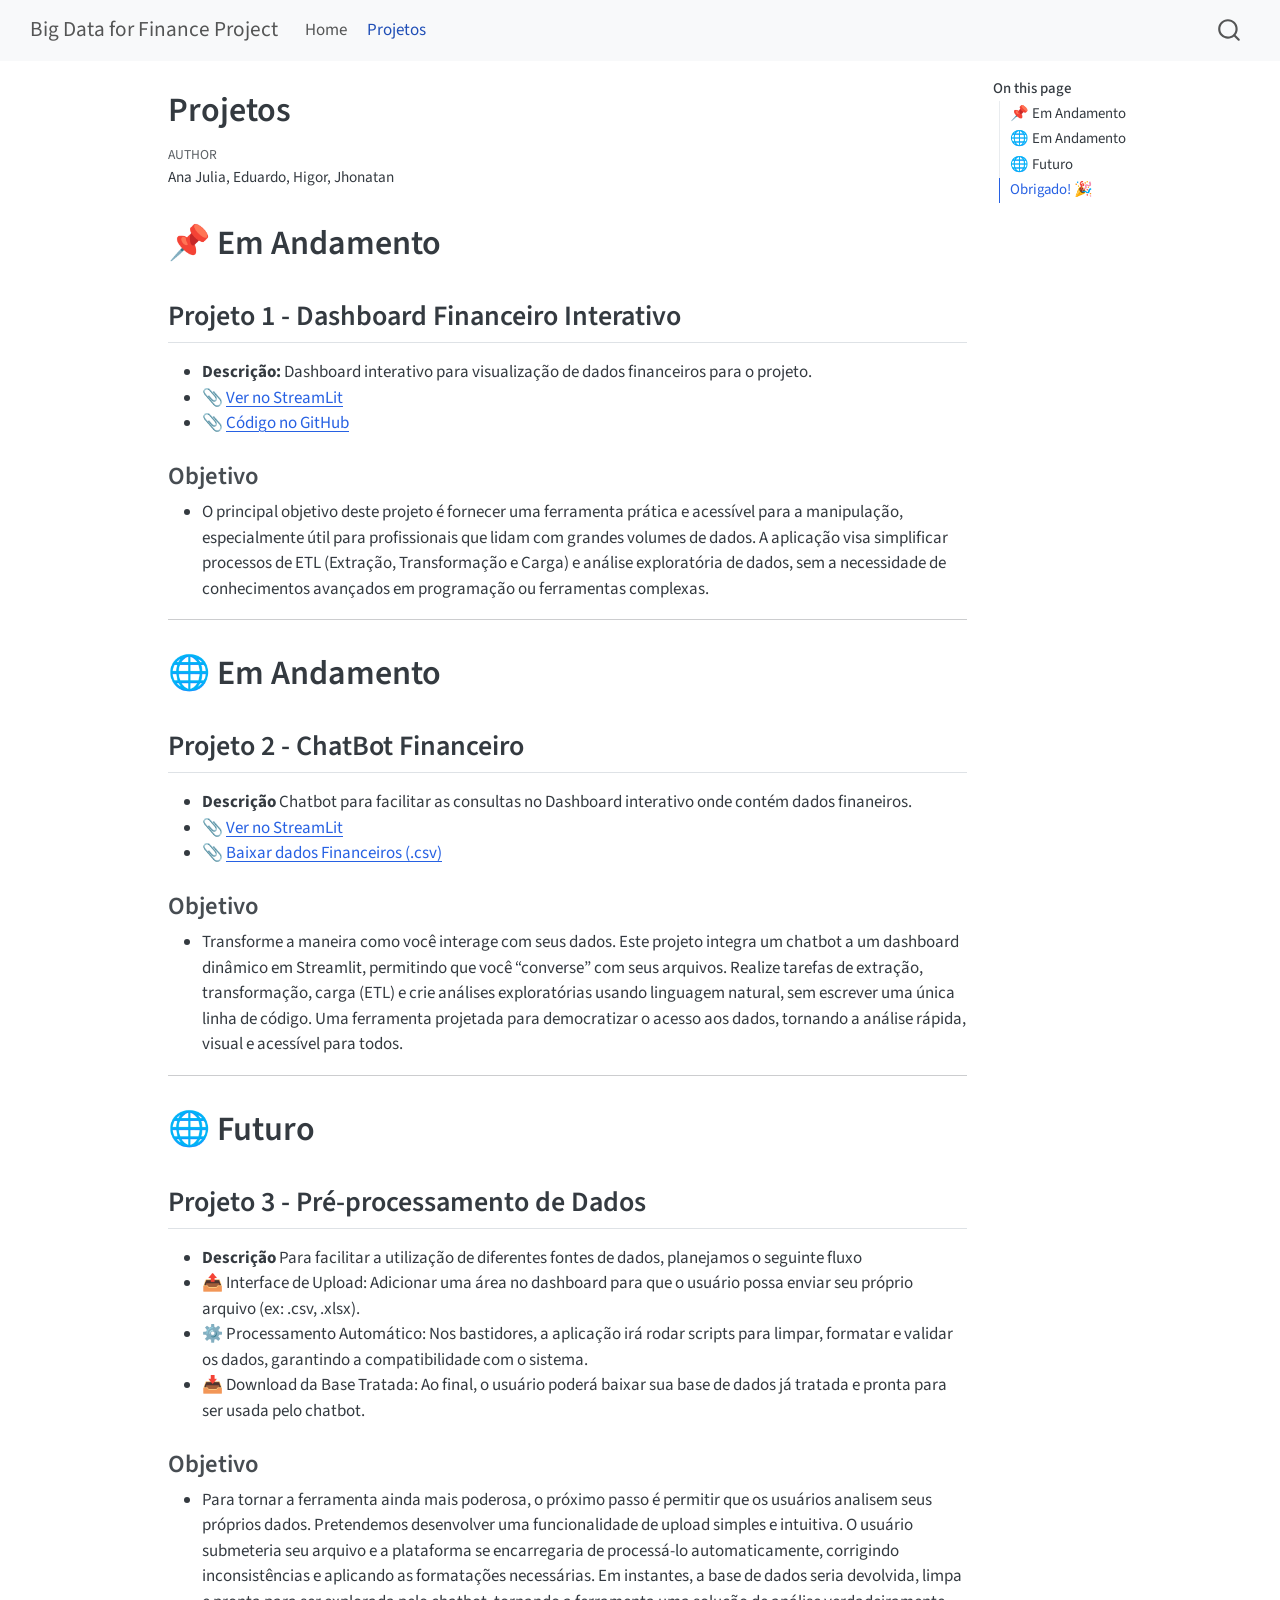
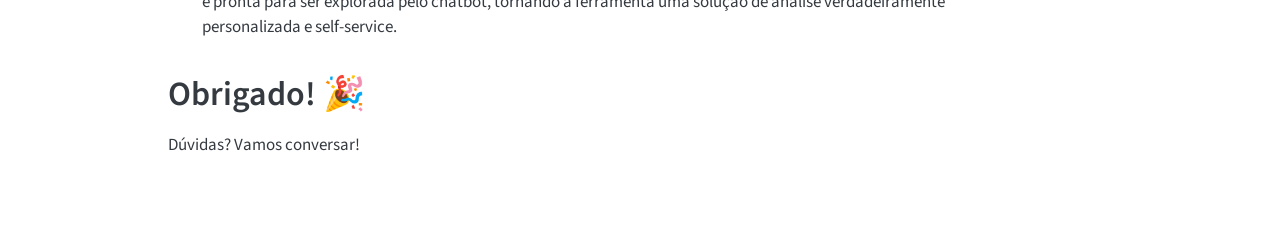
==== commit 98a079f3: "[UPDATE] Projeto 2 e Projeto Futuro" ====
--- a/about.html
+++ b/about.html
@@ -2,7 +2,7 @@
 <html xmlns="http://www.w3.org/1999/xhtml" lang="en" xml:lang="en"><head>
 
 <meta charset="utf-8">
-<meta name="generator" content="quarto-1.7.23">
+<meta name="generator" content="quarto-1.6.42">
 
 <meta name="viewport" content="width=device-width, initial-scale=1.0, user-scalable=yes">
 
@@ -31,16 +31,15 @@
 <script src="site_libs/quarto-search/fuse.min.js"></script>
 <script src="site_libs/quarto-search/quarto-search.js"></script>
 <meta name="quarto:offset" content="./">
-<script src="site_libs/quarto-html/quarto.js" type="module"></script>
-<script src="site_libs/quarto-html/tabsets/tabsets.js" type="module"></script>
+<script src="site_libs/quarto-html/quarto.js"></script>
 <script src="site_libs/quarto-html/popper.min.js"></script>
 <script src="site_libs/quarto-html/tippy.umd.min.js"></script>
 <script src="site_libs/quarto-html/anchor.min.js"></script>
 <link href="site_libs/quarto-html/tippy.css" rel="stylesheet">
-<link href="site_libs/quarto-html/quarto-syntax-highlighting-226bd0f977fa82dfae4534cac220d79a.css" rel="stylesheet" id="quarto-text-highlighting-styles">
+<link href="site_libs/quarto-html/quarto-syntax-highlighting-2f5df379a58b258e96c21c0638c20c03.css" rel="stylesheet" id="quarto-text-highlighting-styles">
 <script src="site_libs/bootstrap/bootstrap.min.js"></script>
 <link href="site_libs/bootstrap/bootstrap-icons.css" rel="stylesheet">
-<link href="site_libs/bootstrap/bootstrap-bb5f9278568ae542f8467bdb635b70ac.min.css" rel="stylesheet" append-hash="true" id="quarto-bootstrap" data-mode="light">
+<link href="site_libs/bootstrap/bootstrap-ddd961a2510921635943dfbbd19534c4.min.css" rel="stylesheet" append-hash="true" id="quarto-bootstrap" data-mode="light">
 <script id="quarto-search-options" type="application/json">{
   "location": "navbar",
   "copy-button": false,
@@ -73,7 +72,7 @@
 <link rel="stylesheet" href="styles.css">
 </head>
 
-<body class="nav-fixed quarto-light">
+<body class="nav-fixed">
 
 <div id="quarto-search-results"></div>
   <header id="quarto-header" class="headroom fixed-top">
@@ -121,9 +120,19 @@
   <li><a href="#objetivo" id="toc-objetivo" class="nav-link" data-scroll-target="#objetivo">Objetivo</a></li>
   </ul></li>
   </ul></li>
-  <li><a href="#futuros" id="toc-futuros" class="nav-link" data-scroll-target="#futuros">🌐 Futuros</a>
+  <li><a href="#em-andamento-1" id="toc-em-andamento-1" class="nav-link" data-scroll-target="#em-andamento-1">🌐 Em Andamento</a>
   <ul class="collapse">
-  <li><a href="#projeto-2---em-desenvolvimento" id="toc-projeto-2---em-desenvolvimento" class="nav-link" data-scroll-target="#projeto-2---em-desenvolvimento">Projeto 2 - Em desenvolvimento</a></li>
+  <li><a href="#projeto-2---chatbot-financeiro" id="toc-projeto-2---chatbot-financeiro" class="nav-link" data-scroll-target="#projeto-2---chatbot-financeiro">Projeto 2 - ChatBot Financeiro</a>
+  <ul class="collapse">
+  <li><a href="#objetivo-1" id="toc-objetivo-1" class="nav-link" data-scroll-target="#objetivo-1">Objetivo</a></li>
+  </ul></li>
+  </ul></li>
+  <li><a href="#futuro" id="toc-futuro" class="nav-link" data-scroll-target="#futuro">🌐 Futuro</a>
+  <ul class="collapse">
+  <li><a href="#projeto-3---pré-processamento-de-dados" id="toc-projeto-3---pré-processamento-de-dados" class="nav-link" data-scroll-target="#projeto-3---pré-processamento-de-dados">Projeto 3 - Pré-processamento de Dados</a>
+  <ul class="collapse">
+  <li><a href="#objetivo-2" id="toc-objetivo-2" class="nav-link" data-scroll-target="#objetivo-2">Objetivo</a></li>
+  </ul></li>
   </ul></li>
   <li><a href="#obrigado" id="toc-obrigado" class="nav-link" data-scroll-target="#obrigado">Obrigado! 🎉</a></li>
   </ul>
@@ -175,13 +184,40 @@
 </section>
 </section>
 </section>
-<section id="futuros" class="level1">
-<h1>🌐 Futuros</h1>
-<section id="projeto-2---em-desenvolvimento" class="level2">
-<h2 class="anchored" data-anchor-id="projeto-2---em-desenvolvimento">Projeto 2 - Em desenvolvimento</h2>
+<section id="em-andamento-1" class="level1">
+<h1>🌐 Em Andamento</h1>
+<section id="projeto-2---chatbot-financeiro" class="level2">
+<h2 class="anchored" data-anchor-id="projeto-2---chatbot-financeiro">Projeto 2 - ChatBot Financeiro</h2>
 <ul>
-<li>…</li>
+<li><strong>Descrição</strong> Chatbot para facilitar as consultas no Dashboard interativo onde contém dados finaneiros.</li>
+<li>📎 <a href="https://chatfin.streamlit.app/">Ver no StreamLit</a></li>
+<li>📎 <a href="data/prices_qm.csv">Baixar dados Financeiros (.csv)</a></li>
 </ul>
+<section id="objetivo-1" class="level3">
+<h3 class="anchored" data-anchor-id="objetivo-1">Objetivo</h3>
+<ul>
+<li>Transforme a maneira como você interage com seus dados. Este projeto integra um chatbot a um dashboard dinâmico em Streamlit, permitindo que você “converse” com seus arquivos. Realize tarefas de extração, transformação, carga (ETL) e crie análises exploratórias usando linguagem natural, sem escrever uma única linha de código. Uma ferramenta projetada para democratizar o acesso aos dados, tornando a análise rápida, visual e acessível para todos.</li>
+</ul>
+<hr>
+</section>
+</section>
+</section>
+<section id="futuro" class="level1">
+<h1>🌐 Futuro</h1>
+<section id="projeto-3---pré-processamento-de-dados" class="level2">
+<h2 class="anchored" data-anchor-id="projeto-3---pré-processamento-de-dados">Projeto 3 - Pré-processamento de Dados</h2>
+<ul>
+<li><strong>Descrição</strong> Para facilitar a utilização de diferentes fontes de dados, planejamos o seguinte fluxo</li>
+<li>📤 Interface de Upload: Adicionar uma área no dashboard para que o usuário possa enviar seu próprio arquivo (ex: .csv, .xlsx).</li>
+<li>⚙️ Processamento Automático: Nos bastidores, a aplicação irá rodar scripts para limpar, formatar e validar os dados, garantindo a compatibilidade com o sistema.</li>
+<li>📥 Download da Base Tratada: Ao final, o usuário poderá baixar sua base de dados já tratada e pronta para ser usada pelo chatbot.</li>
+</ul>
+<section id="objetivo-2" class="level3">
+<h3 class="anchored" data-anchor-id="objetivo-2">Objetivo</h3>
+<ul>
+<li>Para tornar a ferramenta ainda mais poderosa, o próximo passo é permitir que os usuários analisem seus próprios dados. Pretendemos desenvolver uma funcionalidade de upload simples e intuitiva. O usuário submeteria seu arquivo e a plataforma se encarregaria de processá-lo automaticamente, corrigindo inconsistências e aplicando as formatações necessárias. Em instantes, a base de dados seria devolvida, limpa e pronta para ser explorada pelo chatbot, tornando a ferramenta uma solução de análise verdadeiramente personalizada e self-service.</li>
+</ul>
+</section>
 </section>
 </section>
 <section id="obrigado" class="level1">
@@ -193,242 +229,236 @@
 
 </main> <!-- /main -->
 <script id="quarto-html-after-body" type="application/javascript">
-  window.document.addEventListener("DOMContentLoaded", function (event) {
-    const icon = "";
-    const anchorJS = new window.AnchorJS();
-    anchorJS.options = {
-      placement: 'right',
-      icon: icon
+window.document.addEventListener("DOMContentLoaded", function (event) {
+  const toggleBodyColorMode = (bsSheetEl) => {
+    const mode = bsSheetEl.getAttribute("data-mode");
+    const bodyEl = window.document.querySelector("body");
+    if (mode === "dark") {
+      bodyEl.classList.add("quarto-dark");
+      bodyEl.classList.remove("quarto-light");
+    } else {
+      bodyEl.classList.add("quarto-light");
+      bodyEl.classList.remove("quarto-dark");
+    }
+  }
+  const toggleBodyColorPrimary = () => {
+    const bsSheetEl = window.document.querySelector("link#quarto-bootstrap");
+    if (bsSheetEl) {
+      toggleBodyColorMode(bsSheetEl);
+    }
+  }
+  toggleBodyColorPrimary();  
+  const icon = "";
+  const anchorJS = new window.AnchorJS();
+  anchorJS.options = {
+    placement: 'right',
+    icon: icon
+  };
+  anchorJS.add('.anchored');
+  const isCodeAnnotation = (el) => {
+    for (const clz of el.classList) {
+      if (clz.startsWith('code-annotation-')) {                     
+        return true;
+      }
+    }
+    return false;
+  }
+  const onCopySuccess = function(e) {
+    // button target
+    const button = e.trigger;
+    // don't keep focus
+    button.blur();
+    // flash "checked"
+    button.classList.add('code-copy-button-checked');
+    var currentTitle = button.getAttribute("title");
+    button.setAttribute("title", "Copied!");
+    let tooltip;
+    if (window.bootstrap) {
+      button.setAttribute("data-bs-toggle", "tooltip");
+      button.setAttribute("data-bs-placement", "left");
+      button.setAttribute("data-bs-title", "Copied!");
+      tooltip = new bootstrap.Tooltip(button, 
+        { trigger: "manual", 
+          customClass: "code-copy-button-tooltip",
+          offset: [0, -8]});
+      tooltip.show();    
+    }
+    setTimeout(function() {
+      if (tooltip) {
+        tooltip.hide();
+        button.removeAttribute("data-bs-title");
+        button.removeAttribute("data-bs-toggle");
+        button.removeAttribute("data-bs-placement");
+      }
+      button.setAttribute("title", currentTitle);
+      button.classList.remove('code-copy-button-checked');
+    }, 1000);
+    // clear code selection
+    e.clearSelection();
+  }
+  const getTextToCopy = function(trigger) {
+      const codeEl = trigger.previousElementSibling.cloneNode(true);
+      for (const childEl of codeEl.children) {
+        if (isCodeAnnotation(childEl)) {
+          childEl.remove();
+        }
+      }
+      return codeEl.innerText;
+  }
+  const clipboard = new window.ClipboardJS('.code-copy-button:not([data-in-quarto-modal])', {
+    text: getTextToCopy
+  });
+  clipboard.on('success', onCopySuccess);
+  if (window.document.getElementById('quarto-embedded-source-code-modal')) {
+    const clipboardModal = new window.ClipboardJS('.code-copy-button[data-in-quarto-modal]', {
+      text: getTextToCopy,
+      container: window.document.getElementById('quarto-embedded-source-code-modal')
+    });
+    clipboardModal.on('success', onCopySuccess);
+  }
+    var localhostRegex = new RegExp(/^(?:http|https):\/\/localhost\:?[0-9]*\//);
+    var mailtoRegex = new RegExp(/^mailto:/);
+      var filterRegex = new RegExp('/' + window.location.host + '/');
+    var isInternal = (href) => {
+        return filterRegex.test(href) || localhostRegex.test(href) || mailtoRegex.test(href);
+    }
+    // Inspect non-navigation links and adorn them if external
+ 	var links = window.document.querySelectorAll('a[href]:not(.nav-link):not(.navbar-brand):not(.toc-action):not(.sidebar-link):not(.sidebar-item-toggle):not(.pagination-link):not(.no-external):not([aria-hidden]):not(.dropdown-item):not(.quarto-navigation-tool):not(.about-link)');
+    for (var i=0; i<links.length; i++) {
+      const link = links[i];
+      if (!isInternal(link.href)) {
+        // undo the damage that might have been done by quarto-nav.js in the case of
+        // links that we want to consider external
+        if (link.dataset.originalHref !== undefined) {
+          link.href = link.dataset.originalHref;
+        }
+      }
+    }
+  function tippyHover(el, contentFn, onTriggerFn, onUntriggerFn) {
+    const config = {
+      allowHTML: true,
+      maxWidth: 500,
+      delay: 100,
+      arrow: false,
+      appendTo: function(el) {
+          return el.parentElement;
+      },
+      interactive: true,
+      interactiveBorder: 10,
+      theme: 'quarto',
+      placement: 'bottom-start',
     };
-    anchorJS.add('.anchored');
-    const isCodeAnnotation = (el) => {
-      for (const clz of el.classList) {
-        if (clz.startsWith('code-annotation-')) {                     
-          return true;
-        }
-      }
-      return false;
-    }
-    const onCopySuccess = function(e) {
-      // button target
-      const button = e.trigger;
-      // don't keep focus
-      button.blur();
-      // flash "checked"
-      button.classList.add('code-copy-button-checked');
-      var currentTitle = button.getAttribute("title");
-      button.setAttribute("title", "Copied!");
-      let tooltip;
-      if (window.bootstrap) {
-        button.setAttribute("data-bs-toggle", "tooltip");
-        button.setAttribute("data-bs-placement", "left");
-        button.setAttribute("data-bs-title", "Copied!");
-        tooltip = new bootstrap.Tooltip(button, 
-          { trigger: "manual", 
-            customClass: "code-copy-button-tooltip",
-            offset: [0, -8]});
-        tooltip.show();    
-      }
-      setTimeout(function() {
-        if (tooltip) {
-          tooltip.hide();
-          button.removeAttribute("data-bs-title");
-          button.removeAttribute("data-bs-toggle");
-          button.removeAttribute("data-bs-placement");
-        }
-        button.setAttribute("title", currentTitle);
-        button.classList.remove('code-copy-button-checked');
-      }, 1000);
-      // clear code selection
-      e.clearSelection();
-    }
-    const getTextToCopy = function(trigger) {
-        const codeEl = trigger.previousElementSibling.cloneNode(true);
-        for (const childEl of codeEl.children) {
-          if (isCodeAnnotation(childEl)) {
-            childEl.remove();
+    if (contentFn) {
+      config.content = contentFn;
+    }
+    if (onTriggerFn) {
+      config.onTrigger = onTriggerFn;
+    }
+    if (onUntriggerFn) {
+      config.onUntrigger = onUntriggerFn;
+    }
+    window.tippy(el, config); 
+  }
+  const noterefs = window.document.querySelectorAll('a[role="doc-noteref"]');
+  for (var i=0; i<noterefs.length; i++) {
+    const ref = noterefs[i];
+    tippyHover(ref, function() {
+      // use id or data attribute instead here
+      let href = ref.getAttribute('data-footnote-href') || ref.getAttribute('href');
+      try { href = new URL(href).hash; } catch {}
+      const id = href.replace(/^#\/?/, "");
+      const note = window.document.getElementById(id);
+      if (note) {
+        return note.innerHTML;
+      } else {
+        return "";
+      }
+    });
+  }
+  const xrefs = window.document.querySelectorAll('a.quarto-xref');
+  const processXRef = (id, note) => {
+    // Strip column container classes
+    const stripColumnClz = (el) => {
+      el.classList.remove("page-full", "page-columns");
+      if (el.children) {
+        for (const child of el.children) {
+          stripColumnClz(child);
+        }
+      }
+    }
+    stripColumnClz(note)
+    if (id === null || id.startsWith('sec-')) {
+      // Special case sections, only their first couple elements
+      const container = document.createElement("div");
+      if (note.children && note.children.length > 2) {
+        container.appendChild(note.children[0].cloneNode(true));
+        for (let i = 1; i < note.children.length; i++) {
+          const child = note.children[i];
+          if (child.tagName === "P" && child.innerText === "") {
+            continue;
+          } else {
+            container.appendChild(child.cloneNode(true));
+            break;
           }
         }
-        return codeEl.innerText;
-    }
-    const clipboard = new window.ClipboardJS('.code-copy-button:not([data-in-quarto-modal])', {
-      text: getTextToCopy
-    });
-    clipboard.on('success', onCopySuccess);
-    if (window.document.getElementById('quarto-embedded-source-code-modal')) {
-      const clipboardModal = new window.ClipboardJS('.code-copy-button[data-in-quarto-modal]', {
-        text: getTextToCopy,
-        container: window.document.getElementById('quarto-embedded-source-code-modal')
-      });
-      clipboardModal.on('success', onCopySuccess);
-    }
-      var localhostRegex = new RegExp(/^(?:http|https):\/\/localhost\:?[0-9]*\//);
-      var mailtoRegex = new RegExp(/^mailto:/);
-        var filterRegex = new RegExp('/' + window.location.host + '/');
-      var isInternal = (href) => {
-          return filterRegex.test(href) || localhostRegex.test(href) || mailtoRegex.test(href);
-      }
-      // Inspect non-navigation links and adorn them if external
-     var links = window.document.querySelectorAll('a[href]:not(.nav-link):not(.navbar-brand):not(.toc-action):not(.sidebar-link):not(.sidebar-item-toggle):not(.pagination-link):not(.no-external):not([aria-hidden]):not(.dropdown-item):not(.quarto-navigation-tool):not(.about-link)');
-      for (var i=0; i<links.length; i++) {
-        const link = links[i];
-        if (!isInternal(link.href)) {
-          // undo the damage that might have been done by quarto-nav.js in the case of
-          // links that we want to consider external
-          if (link.dataset.originalHref !== undefined) {
-            link.href = link.dataset.originalHref;
-          }
-        }
-      }
-    function tippyHover(el, contentFn, onTriggerFn, onUntriggerFn) {
-      const config = {
-        allowHTML: true,
-        maxWidth: 500,
-        delay: 100,
-        arrow: false,
-        appendTo: function(el) {
-            return el.parentElement;
-        },
-        interactive: true,
-        interactiveBorder: 10,
-        theme: 'quarto',
-        placement: 'bottom-start',
-      };
-      if (contentFn) {
-        config.content = contentFn;
-      }
-      if (onTriggerFn) {
-        config.onTrigger = onTriggerFn;
-      }
-      if (onUntriggerFn) {
-        config.onUntrigger = onUntriggerFn;
-      }
-      window.tippy(el, config); 
-    }
-    const noterefs = window.document.querySelectorAll('a[role="doc-noteref"]');
-    for (var i=0; i<noterefs.length; i++) {
-      const ref = noterefs[i];
-      tippyHover(ref, function() {
-        // use id or data attribute instead here
-        let href = ref.getAttribute('data-footnote-href') || ref.getAttribute('href');
-        try { href = new URL(href).hash; } catch {}
-        const id = href.replace(/^#\/?/, "");
-        const note = window.document.getElementById(id);
-        if (note) {
-          return note.innerHTML;
-        } else {
-          return "";
-        }
-      });
-    }
-    const xrefs = window.document.querySelectorAll('a.quarto-xref');
-    const processXRef = (id, note) => {
-      // Strip column container classes
-      const stripColumnClz = (el) => {
-        el.classList.remove("page-full", "page-columns");
-        if (el.children) {
-          for (const child of el.children) {
-            stripColumnClz(child);
-          }
-        }
-      }
-      stripColumnClz(note)
-      if (id === null || id.startsWith('sec-')) {
-        // Special case sections, only their first couple elements
-        const container = document.createElement("div");
-        if (note.children && note.children.length > 2) {
-          container.appendChild(note.children[0].cloneNode(true));
-          for (let i = 1; i < note.children.length; i++) {
-            const child = note.children[i];
-            if (child.tagName === "P" && child.innerText === "") {
-              continue;
-            } else {
-              container.appendChild(child.cloneNode(true));
-              break;
-            }
-          }
-          if (window.Quarto?.typesetMath) {
-            window.Quarto.typesetMath(container);
-          }
-          return container.innerHTML
-        } else {
-          if (window.Quarto?.typesetMath) {
-            window.Quarto.typesetMath(note);
-          }
-          return note.innerHTML;
-        }
+        if (window.Quarto?.typesetMath) {
+          window.Quarto.typesetMath(container);
+        }
+        return container.innerHTML
       } else {
-        // Remove any anchor links if they are present
-        const anchorLink = note.querySelector('a.anchorjs-link');
-        if (anchorLink) {
-          anchorLink.remove();
-        }
         if (window.Quarto?.typesetMath) {
           window.Quarto.typesetMath(note);
         }
-        if (note.classList.contains("callout")) {
-          return note.outerHTML;
-        } else {
-          return note.innerHTML;
-        }
-      }
-    }
-    for (var i=0; i<xrefs.length; i++) {
-      const xref = xrefs[i];
-      tippyHover(xref, undefined, function(instance) {
-        instance.disable();
-        let url = xref.getAttribute('href');
-        let hash = undefined; 
-        if (url.startsWith('#')) {
-          hash = url;
-        } else {
-          try { hash = new URL(url).hash; } catch {}
-        }
-        if (hash) {
-          const id = hash.replace(/^#\/?/, "");
-          const note = window.document.getElementById(id);
-          if (note !== null) {
-            try {
-              const html = processXRef(id, note.cloneNode(true));
-              instance.setContent(html);
-            } finally {
-              instance.enable();
-              instance.show();
-            }
-          } else {
-            // See if we can fetch this
-            fetch(url.split('#')[0])
-            .then(res => res.text())
-            .then(html => {
-              const parser = new DOMParser();
-              const htmlDoc = parser.parseFromString(html, "text/html");
-              const note = htmlDoc.getElementById(id);
-              if (note !== null) {
-                const html = processXRef(id, note);
-                instance.setContent(html);
-              } 
-            }).finally(() => {
-              instance.enable();
-              instance.show();
-            });
+        return note.innerHTML;
+      }
+    } else {
+      // Remove any anchor links if they are present
+      const anchorLink = note.querySelector('a.anchorjs-link');
+      if (anchorLink) {
+        anchorLink.remove();
+      }
+      if (window.Quarto?.typesetMath) {
+        window.Quarto.typesetMath(note);
+      }
+      if (note.classList.contains("callout")) {
+        return note.outerHTML;
+      } else {
+        return note.innerHTML;
+      }
+    }
+  }
+  for (var i=0; i<xrefs.length; i++) {
+    const xref = xrefs[i];
+    tippyHover(xref, undefined, function(instance) {
+      instance.disable();
+      let url = xref.getAttribute('href');
+      let hash = undefined; 
+      if (url.startsWith('#')) {
+        hash = url;
+      } else {
+        try { hash = new URL(url).hash; } catch {}
+      }
+      if (hash) {
+        const id = hash.replace(/^#\/?/, "");
+        const note = window.document.getElementById(id);
+        if (note !== null) {
+          try {
+            const html = processXRef(id, note.cloneNode(true));
+            instance.setContent(html);
+          } finally {
+            instance.enable();
+            instance.show();
           }
         } else {
-          // See if we can fetch a full url (with no hash to target)
-          // This is a special case and we should probably do some content thinning / targeting
-          fetch(url)
+          // See if we can fetch this
+          fetch(url.split('#')[0])
           .then(res => res.text())
           .then(html => {
             const parser = new DOMParser();
             const htmlDoc = parser.parseFromString(html, "text/html");
-            const note = htmlDoc.querySelector('main.content');
+            const note = htmlDoc.getElementById(id);
             if (note !== null) {
-              // This should only happen for chapter cross references
-              // (since there is no id in the URL)
-              // remove the first header
-              if (note.children.length > 0 && note.children[0].tagName === "HEADER") {
-                note.children[0].remove();
-              }
-              const html = processXRef(null, note);
+              const html = processXRef(id, note);
               instance.setContent(html);
             } 
           }).finally(() => {
@@ -436,161 +466,185 @@
             instance.show();
           });
         }
-      }, function(instance) {
+      } else {
+        // See if we can fetch a full url (with no hash to target)
+        // This is a special case and we should probably do some content thinning / targeting
+        fetch(url)
+        .then(res => res.text())
+        .then(html => {
+          const parser = new DOMParser();
+          const htmlDoc = parser.parseFromString(html, "text/html");
+          const note = htmlDoc.querySelector('main.content');
+          if (note !== null) {
+            // This should only happen for chapter cross references
+            // (since there is no id in the URL)
+            // remove the first header
+            if (note.children.length > 0 && note.children[0].tagName === "HEADER") {
+              note.children[0].remove();
+            }
+            const html = processXRef(null, note);
+            instance.setContent(html);
+          } 
+        }).finally(() => {
+          instance.enable();
+          instance.show();
+        });
+      }
+    }, function(instance) {
+    });
+  }
+      let selectedAnnoteEl;
+      const selectorForAnnotation = ( cell, annotation) => {
+        let cellAttr = 'data-code-cell="' + cell + '"';
+        let lineAttr = 'data-code-annotation="' +  annotation + '"';
+        const selector = 'span[' + cellAttr + '][' + lineAttr + ']';
+        return selector;
+      }
+      const selectCodeLines = (annoteEl) => {
+        const doc = window.document;
+        const targetCell = annoteEl.getAttribute("data-target-cell");
+        const targetAnnotation = annoteEl.getAttribute("data-target-annotation");
+        const annoteSpan = window.document.querySelector(selectorForAnnotation(targetCell, targetAnnotation));
+        const lines = annoteSpan.getAttribute("data-code-lines").split(",");
+        const lineIds = lines.map((line) => {
+          return targetCell + "-" + line;
+        })
+        let top = null;
+        let height = null;
+        let parent = null;
+        if (lineIds.length > 0) {
+            //compute the position of the single el (top and bottom and make a div)
+            const el = window.document.getElementById(lineIds[0]);
+            top = el.offsetTop;
+            height = el.offsetHeight;
+            parent = el.parentElement.parentElement;
+          if (lineIds.length > 1) {
+            const lastEl = window.document.getElementById(lineIds[lineIds.length - 1]);
+            const bottom = lastEl.offsetTop + lastEl.offsetHeight;
+            height = bottom - top;
+          }
+          if (top !== null && height !== null && parent !== null) {
+            // cook up a div (if necessary) and position it 
+            let div = window.document.getElementById("code-annotation-line-highlight");
+            if (div === null) {
+              div = window.document.createElement("div");
+              div.setAttribute("id", "code-annotation-line-highlight");
+              div.style.position = 'absolute';
+              parent.appendChild(div);
+            }
+            div.style.top = top - 2 + "px";
+            div.style.height = height + 4 + "px";
+            div.style.left = 0;
+            let gutterDiv = window.document.getElementById("code-annotation-line-highlight-gutter");
+            if (gutterDiv === null) {
+              gutterDiv = window.document.createElement("div");
+              gutterDiv.setAttribute("id", "code-annotation-line-highlight-gutter");
+              gutterDiv.style.position = 'absolute';
+              const codeCell = window.document.getElementById(targetCell);
+              const gutter = codeCell.querySelector('.code-annotation-gutter');
+              gutter.appendChild(gutterDiv);
+            }
+            gutterDiv.style.top = top - 2 + "px";
+            gutterDiv.style.height = height + 4 + "px";
+          }
+          selectedAnnoteEl = annoteEl;
+        }
+      };
+      const unselectCodeLines = () => {
+        const elementsIds = ["code-annotation-line-highlight", "code-annotation-line-highlight-gutter"];
+        elementsIds.forEach((elId) => {
+          const div = window.document.getElementById(elId);
+          if (div) {
+            div.remove();
+          }
+        });
+        selectedAnnoteEl = undefined;
+      };
+        // Handle positioning of the toggle
+    window.addEventListener(
+      "resize",
+      throttle(() => {
+        elRect = undefined;
+        if (selectedAnnoteEl) {
+          selectCodeLines(selectedAnnoteEl);
+        }
+      }, 10)
+    );
+    function throttle(fn, ms) {
+    let throttle = false;
+    let timer;
+      return (...args) => {
+        if(!throttle) { // first call gets through
+            fn.apply(this, args);
+            throttle = true;
+        } else { // all the others get throttled
+            if(timer) clearTimeout(timer); // cancel #2
+            timer = setTimeout(() => {
+              fn.apply(this, args);
+              timer = throttle = false;
+            }, ms);
+        }
+      };
+    }
+      // Attach click handler to the DT
+      const annoteDls = window.document.querySelectorAll('dt[data-target-cell]');
+      for (const annoteDlNode of annoteDls) {
+        annoteDlNode.addEventListener('click', (event) => {
+          const clickedEl = event.target;
+          if (clickedEl !== selectedAnnoteEl) {
+            unselectCodeLines();
+            const activeEl = window.document.querySelector('dt[data-target-cell].code-annotation-active');
+            if (activeEl) {
+              activeEl.classList.remove('code-annotation-active');
+            }
+            selectCodeLines(clickedEl);
+            clickedEl.classList.add('code-annotation-active');
+          } else {
+            // Unselect the line
+            unselectCodeLines();
+            clickedEl.classList.remove('code-annotation-active');
+          }
+        });
+      }
+  const findCites = (el) => {
+    const parentEl = el.parentElement;
+    if (parentEl) {
+      const cites = parentEl.dataset.cites;
+      if (cites) {
+        return {
+          el,
+          cites: cites.split(' ')
+        };
+      } else {
+        return findCites(el.parentElement)
+      }
+    } else {
+      return undefined;
+    }
+  };
+  var bibliorefs = window.document.querySelectorAll('a[role="doc-biblioref"]');
+  for (var i=0; i<bibliorefs.length; i++) {
+    const ref = bibliorefs[i];
+    const citeInfo = findCites(ref);
+    if (citeInfo) {
+      tippyHover(citeInfo.el, function() {
+        var popup = window.document.createElement('div');
+        citeInfo.cites.forEach(function(cite) {
+          var citeDiv = window.document.createElement('div');
+          citeDiv.classList.add('hanging-indent');
+          citeDiv.classList.add('csl-entry');
+          var biblioDiv = window.document.getElementById('ref-' + cite);
+          if (biblioDiv) {
+            citeDiv.innerHTML = biblioDiv.innerHTML;
+          }
+          popup.appendChild(citeDiv);
+        });
+        return popup.innerHTML;
       });
     }
-        let selectedAnnoteEl;
-        const selectorForAnnotation = ( cell, annotation) => {
-          let cellAttr = 'data-code-cell="' + cell + '"';
-          let lineAttr = 'data-code-annotation="' +  annotation + '"';
-          const selector = 'span[' + cellAttr + '][' + lineAttr + ']';
-          return selector;
-        }
-        const selectCodeLines = (annoteEl) => {
-          const doc = window.document;
-          const targetCell = annoteEl.getAttribute("data-target-cell");
-          const targetAnnotation = annoteEl.getAttribute("data-target-annotation");
-          const annoteSpan = window.document.querySelector(selectorForAnnotation(targetCell, targetAnnotation));
-          const lines = annoteSpan.getAttribute("data-code-lines").split(",");
-          const lineIds = lines.map((line) => {
-            return targetCell + "-" + line;
-          })
-          let top = null;
-          let height = null;
-          let parent = null;
-          if (lineIds.length > 0) {
-              //compute the position of the single el (top and bottom and make a div)
-              const el = window.document.getElementById(lineIds[0]);
-              top = el.offsetTop;
-              height = el.offsetHeight;
-              parent = el.parentElement.parentElement;
-            if (lineIds.length > 1) {
-              const lastEl = window.document.getElementById(lineIds[lineIds.length - 1]);
-              const bottom = lastEl.offsetTop + lastEl.offsetHeight;
-              height = bottom - top;
-            }
-            if (top !== null && height !== null && parent !== null) {
-              // cook up a div (if necessary) and position it 
-              let div = window.document.getElementById("code-annotation-line-highlight");
-              if (div === null) {
-                div = window.document.createElement("div");
-                div.setAttribute("id", "code-annotation-line-highlight");
-                div.style.position = 'absolute';
-                parent.appendChild(div);
-              }
-              div.style.top = top - 2 + "px";
-              div.style.height = height + 4 + "px";
-              div.style.left = 0;
-              let gutterDiv = window.document.getElementById("code-annotation-line-highlight-gutter");
-              if (gutterDiv === null) {
-                gutterDiv = window.document.createElement("div");
-                gutterDiv.setAttribute("id", "code-annotation-line-highlight-gutter");
-                gutterDiv.style.position = 'absolute';
-                const codeCell = window.document.getElementById(targetCell);
-                const gutter = codeCell.querySelector('.code-annotation-gutter');
-                gutter.appendChild(gutterDiv);
-              }
-              gutterDiv.style.top = top - 2 + "px";
-              gutterDiv.style.height = height + 4 + "px";
-            }
-            selectedAnnoteEl = annoteEl;
-          }
-        };
-        const unselectCodeLines = () => {
-          const elementsIds = ["code-annotation-line-highlight", "code-annotation-line-highlight-gutter"];
-          elementsIds.forEach((elId) => {
-            const div = window.document.getElementById(elId);
-            if (div) {
-              div.remove();
-            }
-          });
-          selectedAnnoteEl = undefined;
-        };
-          // Handle positioning of the toggle
-      window.addEventListener(
-        "resize",
-        throttle(() => {
-          elRect = undefined;
-          if (selectedAnnoteEl) {
-            selectCodeLines(selectedAnnoteEl);
-          }
-        }, 10)
-      );
-      function throttle(fn, ms) {
-      let throttle = false;
-      let timer;
-        return (...args) => {
-          if(!throttle) { // first call gets through
-              fn.apply(this, args);
-              throttle = true;
-          } else { // all the others get throttled
-              if(timer) clearTimeout(timer); // cancel #2
-              timer = setTimeout(() => {
-                fn.apply(this, args);
-                timer = throttle = false;
-              }, ms);
-          }
-        };
-      }
-        // Attach click handler to the DT
-        const annoteDls = window.document.querySelectorAll('dt[data-target-cell]');
-        for (const annoteDlNode of annoteDls) {
-          annoteDlNode.addEventListener('click', (event) => {
-            const clickedEl = event.target;
-            if (clickedEl !== selectedAnnoteEl) {
-              unselectCodeLines();
-              const activeEl = window.document.querySelector('dt[data-target-cell].code-annotation-active');
-              if (activeEl) {
-                activeEl.classList.remove('code-annotation-active');
-              }
-              selectCodeLines(clickedEl);
-              clickedEl.classList.add('code-annotation-active');
-            } else {
-              // Unselect the line
-              unselectCodeLines();
-              clickedEl.classList.remove('code-annotation-active');
-            }
-          });
-        }
-    const findCites = (el) => {
-      const parentEl = el.parentElement;
-      if (parentEl) {
-        const cites = parentEl.dataset.cites;
-        if (cites) {
-          return {
-            el,
-            cites: cites.split(' ')
-          };
-        } else {
-          return findCites(el.parentElement)
-        }
-      } else {
-        return undefined;
-      }
-    };
-    var bibliorefs = window.document.querySelectorAll('a[role="doc-biblioref"]');
-    for (var i=0; i<bibliorefs.length; i++) {
-      const ref = bibliorefs[i];
-      const citeInfo = findCites(ref);
-      if (citeInfo) {
-        tippyHover(citeInfo.el, function() {
-          var popup = window.document.createElement('div');
-          citeInfo.cites.forEach(function(cite) {
-            var citeDiv = window.document.createElement('div');
-            citeDiv.classList.add('hanging-indent');
-            citeDiv.classList.add('csl-entry');
-            var biblioDiv = window.document.getElementById('ref-' + cite);
-            if (biblioDiv) {
-              citeDiv.innerHTML = biblioDiv.innerHTML;
-            }
-            popup.appendChild(citeDiv);
-          });
-          return popup.innerHTML;
-        });
-      }
-    }
-  });
-  </script>
+  }
+});
+</script>
 </div> <!-- /content -->
 
 
--- a/site_libs/quarto-html/quarto-syntax-highlighting-2f5df379a58b258e96c21c0638c20c03.css
+++ b/site_libs/quarto-html/quarto-syntax-highlighting-2f5df379a58b258e96c21c0638c20c03.css
@@ -0,0 +1,205 @@
+/* quarto syntax highlight colors */
+:root {
+  --quarto-hl-ot-color: #003B4F;
+  --quarto-hl-at-color: #657422;
+  --quarto-hl-ss-color: #20794D;
+  --quarto-hl-an-color: #5E5E5E;
+  --quarto-hl-fu-color: #4758AB;
+  --quarto-hl-st-color: #20794D;
+  --quarto-hl-cf-color: #003B4F;
+  --quarto-hl-op-color: #5E5E5E;
+  --quarto-hl-er-color: #AD0000;
+  --quarto-hl-bn-color: #AD0000;
+  --quarto-hl-al-color: #AD0000;
+  --quarto-hl-va-color: #111111;
+  --quarto-hl-bu-color: inherit;
+  --quarto-hl-ex-color: inherit;
+  --quarto-hl-pp-color: #AD0000;
+  --quarto-hl-in-color: #5E5E5E;
+  --quarto-hl-vs-color: #20794D;
+  --quarto-hl-wa-color: #5E5E5E;
+  --quarto-hl-do-color: #5E5E5E;
+  --quarto-hl-im-color: #00769E;
+  --quarto-hl-ch-color: #20794D;
+  --quarto-hl-dt-color: #AD0000;
+  --quarto-hl-fl-color: #AD0000;
+  --quarto-hl-co-color: #5E5E5E;
+  --quarto-hl-cv-color: #5E5E5E;
+  --quarto-hl-cn-color: #8f5902;
+  --quarto-hl-sc-color: #5E5E5E;
+  --quarto-hl-dv-color: #AD0000;
+  --quarto-hl-kw-color: #003B4F;
+}
+
+/* other quarto variables */
+:root {
+  --quarto-font-monospace: SFMono-Regular, Menlo, Monaco, Consolas, "Liberation Mono", "Courier New", monospace;
+}
+
+pre > code.sourceCode > span {
+  color: #003B4F;
+}
+
+code span {
+  color: #003B4F;
+}
+
+code.sourceCode > span {
+  color: #003B4F;
+}
+
+div.sourceCode,
+div.sourceCode pre.sourceCode {
+  color: #003B4F;
+}
+
+code span.ot {
+  color: #003B4F;
+  font-style: inherit;
+}
+
+code span.at {
+  color: #657422;
+  font-style: inherit;
+}
+
+code span.ss {
+  color: #20794D;
+  font-style: inherit;
+}
+
+code span.an {
+  color: #5E5E5E;
+  font-style: inherit;
+}
+
+code span.fu {
+  color: #4758AB;
+  font-style: inherit;
+}
+
+code span.st {
+  color: #20794D;
+  font-style: inherit;
+}
+
+code span.cf {
+  color: #003B4F;
+  font-weight: bold;
+  font-style: inherit;
+}
+
+code span.op {
+  color: #5E5E5E;
+  font-style: inherit;
+}
+
+code span.er {
+  color: #AD0000;
+  font-style: inherit;
+}
+
+code span.bn {
+  color: #AD0000;
+  font-style: inherit;
+}
+
+code span.al {
+  color: #AD0000;
+  font-style: inherit;
+}
+
+code span.va {
+  color: #111111;
+  font-style: inherit;
+}
+
+code span.bu {
+  font-style: inherit;
+}
+
+code span.ex {
+  font-style: inherit;
+}
+
+code span.pp {
+  color: #AD0000;
+  font-style: inherit;
+}
+
+code span.in {
+  color: #5E5E5E;
+  font-style: inherit;
+}
+
+code span.vs {
+  color: #20794D;
+  font-style: inherit;
+}
+
+code span.wa {
+  color: #5E5E5E;
+  font-style: italic;
+}
+
+code span.do {
+  color: #5E5E5E;
+  font-style: italic;
+}
+
+code span.im {
+  color: #00769E;
+  font-style: inherit;
+}
+
+code span.ch {
+  color: #20794D;
+  font-style: inherit;
+}
+
+code span.dt {
+  color: #AD0000;
+  font-style: inherit;
+}
+
+code span.fl {
+  color: #AD0000;
+  font-style: inherit;
+}
+
+code span.co {
+  color: #5E5E5E;
+  font-style: inherit;
+}
+
+code span.cv {
+  color: #5E5E5E;
+  font-style: italic;
+}
+
+code span.cn {
+  color: #8f5902;
+  font-style: inherit;
+}
+
+code span.sc {
+  color: #5E5E5E;
+  font-style: inherit;
+}
+
+code span.dv {
+  color: #AD0000;
+  font-style: inherit;
+}
+
+code span.kw {
+  color: #003B4F;
+  font-weight: bold;
+  font-style: inherit;
+}
+
+.prevent-inlining {
+  content: "</";
+}
+
+/*# sourceMappingURL=35eb38a806ee71ea6d2563be2308c832.css.map */
